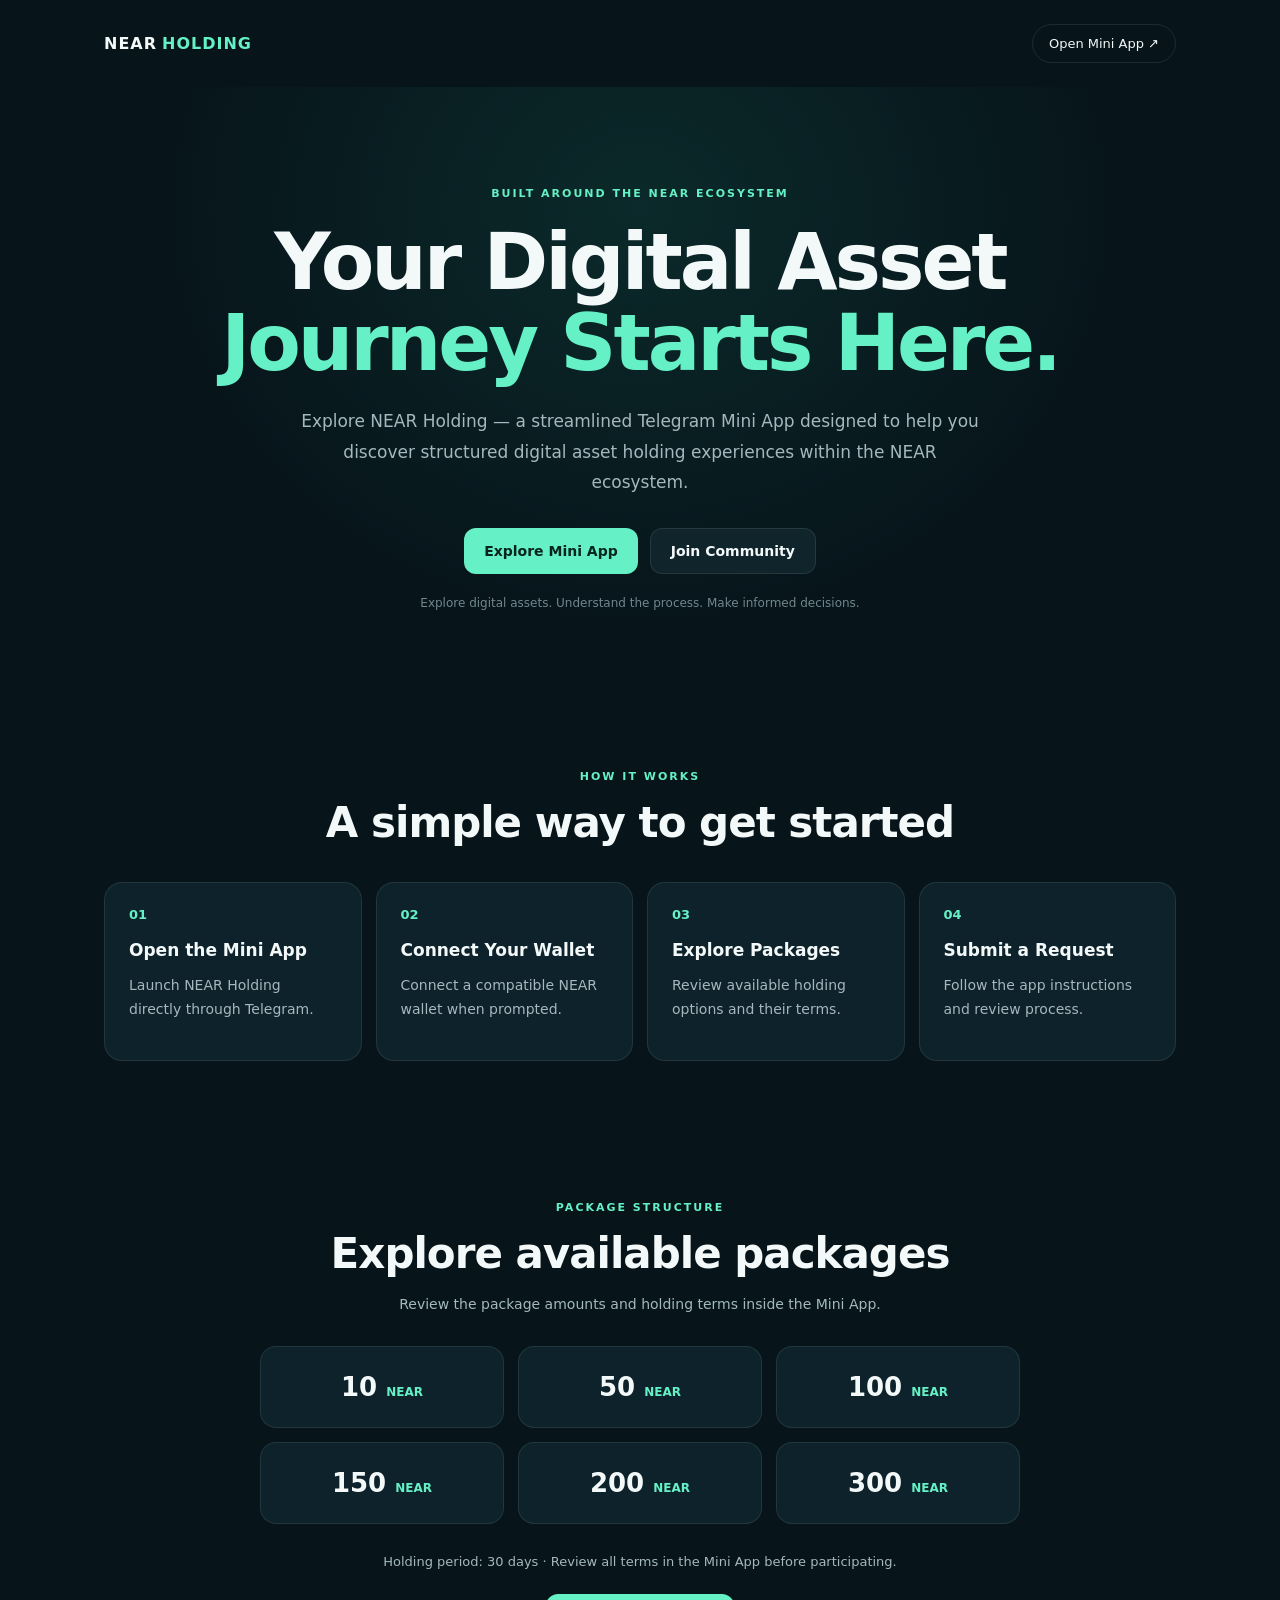
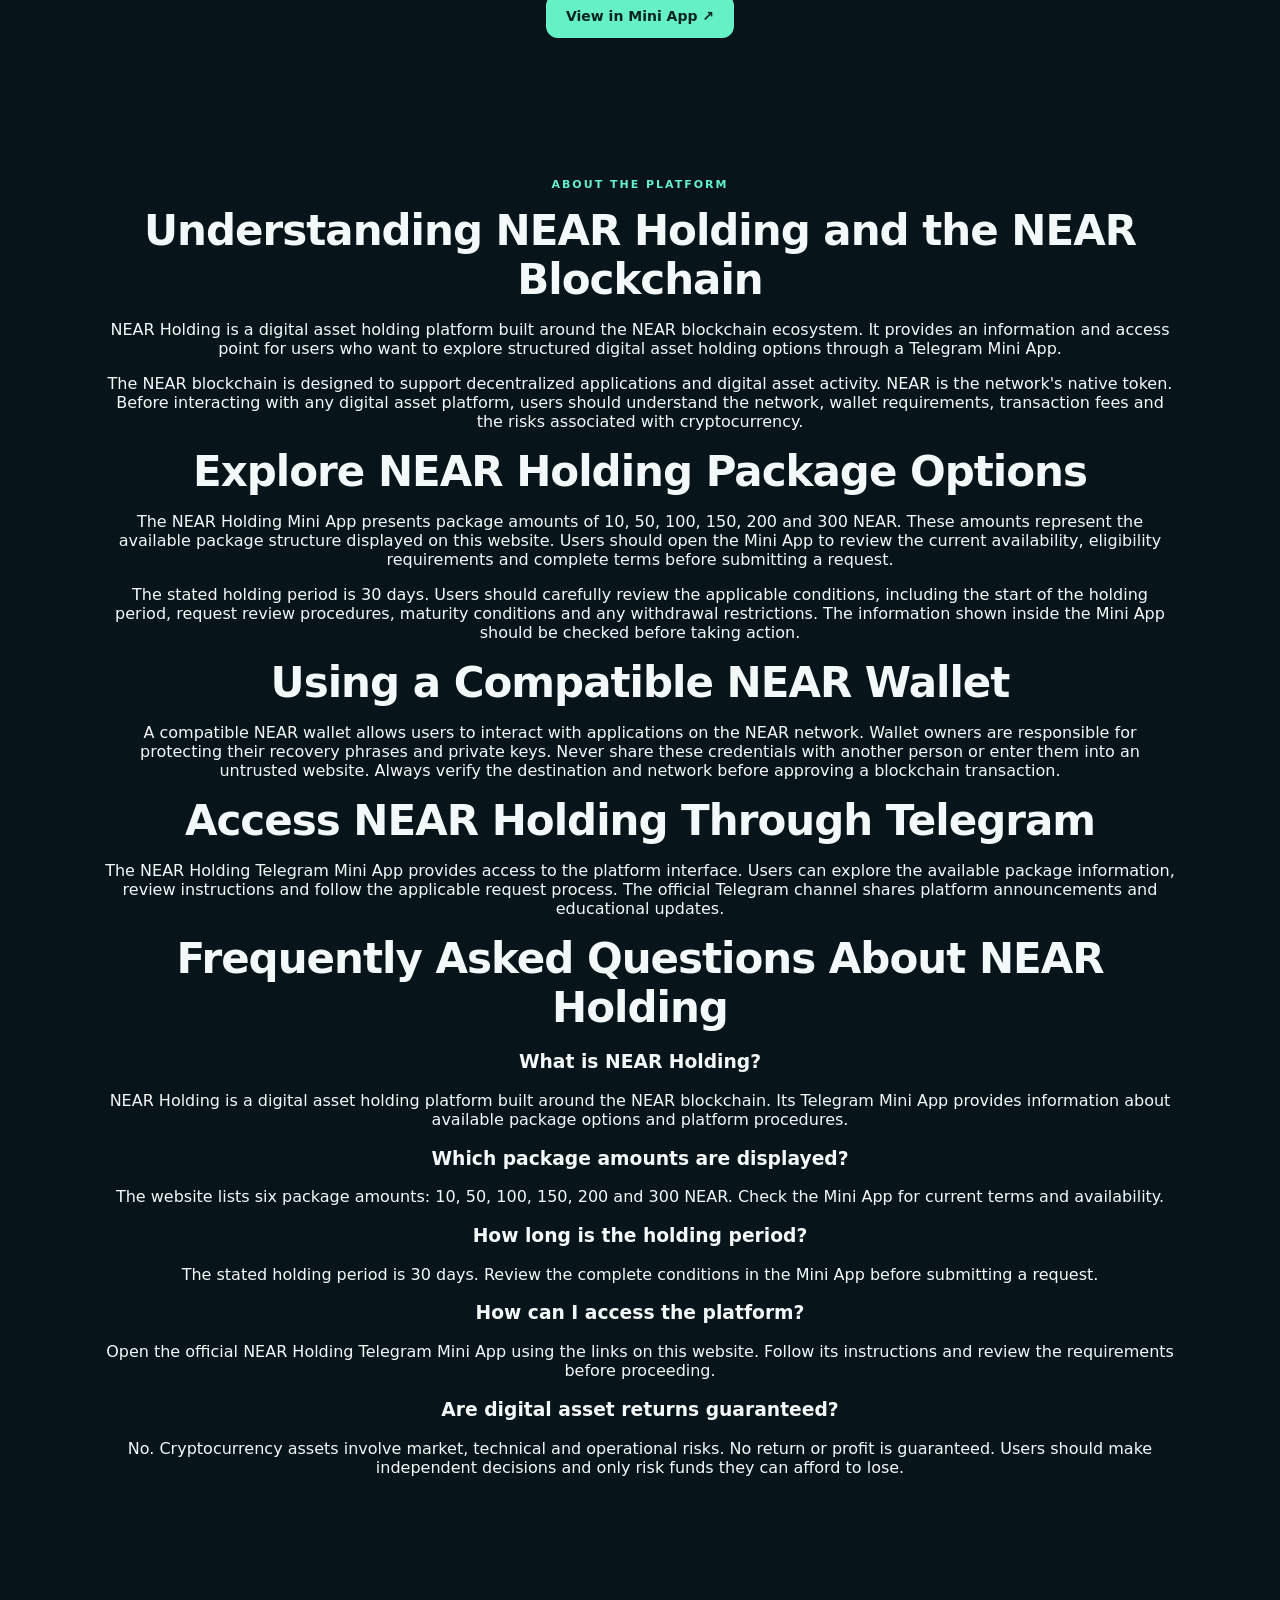
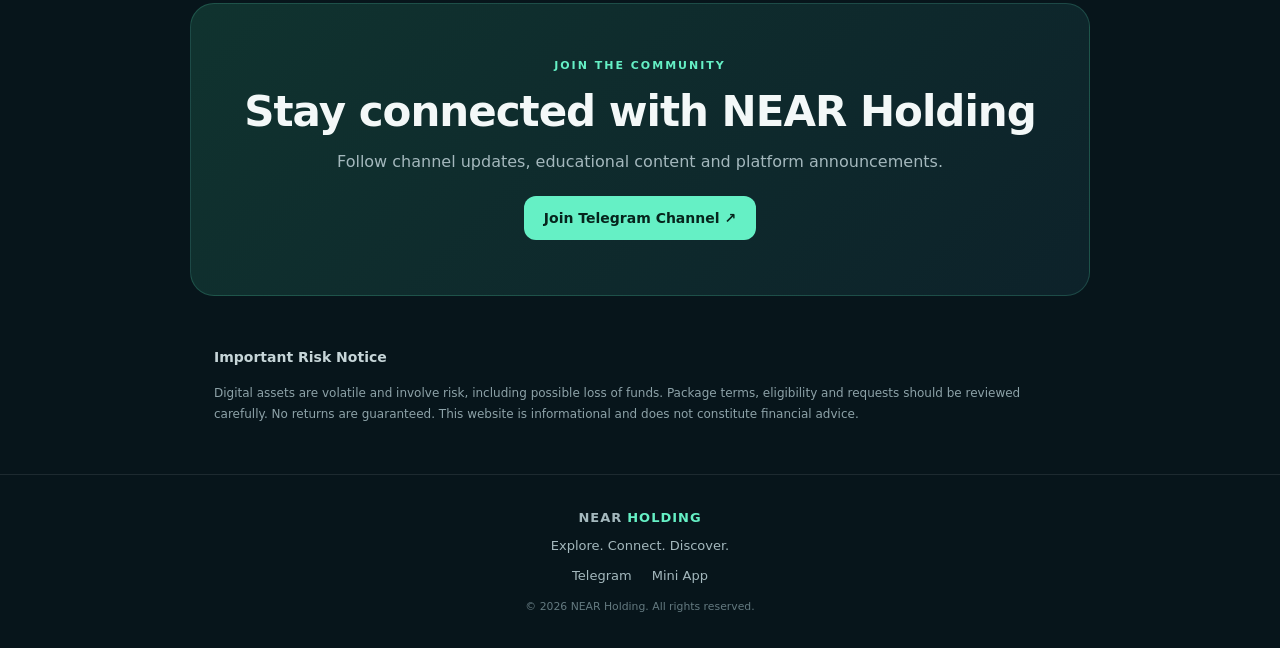
==== index.html @ 2180efe9 "Improve SEO content and add FAQ" ====
<!DOCTYPE html>
<html lang="en">
<head>
  <meta charset="UTF-8">
  <meta name="viewport" content="width=device-width, initial-scale=1.0">
  <meta name="theme-color" content="#071b22">
  <meta name="description" content="Discover NEAR Holding, a digital asset platform built around the NEAR blockchain. Explore holding packages, platform information and community updates.">
  <title>NEAR Holding | Digital Asset Holding Platform</title>
  <link rel="stylesheet" href="style.css">
<meta name="robots" content="index, follow, max-image-preview:large">
<meta name="googlebot" content="index, follow">
<meta name="author" content="NEAR Holding">
<meta name="theme-color" content="#071a1b">
<link rel="canonical" href="https://aliendp25-art.github.io/Near-holding-website/">
<link rel="icon" type="image/svg+xml" href="favicon.svg">
<meta property="og:type" content="website">
<meta property="og:site_name" content="NEAR Holding">
<meta property="og:title" content="NEAR Holding | Digital Asset Holding Platform">
<meta property="og:description" content="Discover NEAR Holding, a digital asset platform built around the NEAR blockchain. Explore holding packages, platform information and community updates.">
<meta property="og:url" content="https://aliendp25-art.github.io/Near-holding-website/">
<meta property="og:image" content="https://aliendp25-art.github.io/Near-holding-website/og-image.svg">
<meta name="twitter:card" content="summary_large_image">
<meta name="twitter:title" content="NEAR Holding | Digital Asset Holding Platform">
<meta name="twitter:description" content="Discover NEAR Holding, a digital asset platform built around the NEAR blockchain. Explore holding packages, platform information and community updates.">
<meta name="twitter:image" content="https://aliendp25-art.github.io/Near-holding-website/og-image.svg">
<script type="application/ld+json">{"@context": "https://schema.org", "@type": "WebSite", "name": "NEAR Holding", "url": "https://aliendp25-art.github.io/Near-holding-website/", "description": "Discover NEAR Holding, a digital asset platform built around the NEAR blockchain. Explore holding packages, platform information and community updates.", "publisher": {"@type": "Organization", "name": "NEAR Holding", "url": "https://aliendp25-art.github.io/Near-holding-website/"}}</script>
</head>
<body>
  <header class="nav">
    <a class="brand" href="#">NEAR<span>HOLDING</span></a>
    <a class="nav-btn" href="https://t.me/NearHoldingBot">Open Mini App ↗</a>
  </header>

  <main>
    <section class="hero">
      <div class="eyebrow">BUILT AROUND THE NEAR ECOSYSTEM</div>
      <h1>Your Digital Asset<br><span>Journey Starts Here.</span></h1>
      <p>
        Explore NEAR Holding — a streamlined Telegram Mini App
        designed to help you discover structured digital asset
        holding experiences within the NEAR ecosystem.
      </p>
      <div class="actions">
        <a class="btn primary" href="https://t.me/NearHoldingBot">Explore Mini App</a>
        <a class="btn secondary" href="https://t.me/NearHolding">Join Community</a>
      </div>
      <div class="hero-note">Explore digital assets. Understand the process. Make informed decisions.</div>
    </section>

    <section class="section">
      <div class="section-label">HOW IT WORKS</div>
      <h2>A simple way to get started</h2>
      <div class="steps">
        <article><div class="number">01</div><h3>Open the Mini App</h3><p>Launch NEAR Holding directly through Telegram.</p></article>
        <article><div class="number">02</div><h3>Connect Your Wallet</h3><p>Connect a compatible NEAR wallet when prompted.</p></article>
        <article><div class="number">03</div><h3>Explore Packages</h3><p>Review available holding options and their terms.</p></article>
        <article><div class="number">04</div><h3>Submit a Request</h3><p>Follow the app instructions and review process.</p></article>
      </div>
    </section>

    <section class="section packages">
      <div class="section-label">PACKAGE STRUCTURE</div>
      <h2>Explore available packages</h2>
      <p class="section-desc">Review the package amounts and holding terms inside the Mini App.</p>
      <div class="package-grid">
        <div>10 <small>NEAR</small></div>
        <div>50 <small>NEAR</small></div>
        <div>100 <small>NEAR</small></div>
        <div>150 <small>NEAR</small></div>
        <div>200 <small>NEAR</small></div>
        <div>300 <small>NEAR</small></div>
      </div>
      <p class="term">Holding period: 30 days · Review all terms in the Mini App before participating.</p>
      <a class="btn primary" href="https://t.me/NearHoldingBot">View in Mini App ↗</a>
    </section>

    
    <section class="section" id="about-near-holding">
      <div class="section-label">ABOUT THE PLATFORM</div>
      <h2>Understanding NEAR Holding and the NEAR Blockchain</h2>

      <p>
        NEAR Holding is a digital asset holding platform built around the
        NEAR blockchain ecosystem. It provides an information and access
        point for users who want to explore structured digital asset
        holding options through a Telegram Mini App.
      </p>

      <p>
        The NEAR blockchain is designed to support decentralized
        applications and digital asset activity. NEAR is the network's
        native token. Before interacting with any digital asset platform,
        users should understand the network, wallet requirements,
        transaction fees and the risks associated with cryptocurrency.
      </p>

      <h2>Explore NEAR Holding Package Options</h2>

      <p>
        The NEAR Holding Mini App presents package amounts of 10, 50,
        100, 150, 200 and 300 NEAR. These amounts represent the available
        package structure displayed on this website. Users should open
        the Mini App to review the current availability, eligibility
        requirements and complete terms before submitting a request.
      </p>

      <p>
        The stated holding period is 30 days. Users should carefully
        review the applicable conditions, including the start of the
        holding period, request review procedures, maturity conditions
        and any withdrawal restrictions. The information shown inside
        the Mini App should be checked before taking action.
      </p>

      <h2>Using a Compatible NEAR Wallet</h2>

      <p>
        A compatible NEAR wallet allows users to interact with
        applications on the NEAR network. Wallet owners are responsible
        for protecting their recovery phrases and private keys. Never
        share these credentials with another person or enter them into
        an untrusted website. Always verify the destination and network
        before approving a blockchain transaction.
      </p>

      <h2>Access NEAR Holding Through Telegram</h2>

      <p>
        The NEAR Holding Telegram Mini App provides access to the
        platform interface. Users can explore the available package
        information, review instructions and follow the applicable
        request process. The official Telegram channel shares platform
        announcements and educational updates.
      </p>

      <h2>Frequently Asked Questions About NEAR Holding</h2>

      <h3>What is NEAR Holding?</h3>
      <p>
        NEAR Holding is a digital asset holding platform built around
        the NEAR blockchain. Its Telegram Mini App provides information
        about available package options and platform procedures.
      </p>

      <h3>Which package amounts are displayed?</h3>
      <p>
        The website lists six package amounts: 10, 50, 100, 150,
        200 and 300 NEAR. Check the Mini App for current terms and
        availability.
      </p>

      <h3>How long is the holding period?</h3>
      <p>
        The stated holding period is 30 days. Review the complete
        conditions in the Mini App before submitting a request.
      </p>

      <h3>How can I access the platform?</h3>
      <p>
        Open the official NEAR Holding Telegram Mini App using the
        links on this website. Follow its instructions and review
        the requirements before proceeding.
      </p>

      <h3>Are digital asset returns guaranteed?</h3>
      <p>
        No. Cryptocurrency assets involve market, technical and
        operational risks. No return or profit is guaranteed.
        Users should make independent decisions and only risk
        funds they can afford to lose.
      </p>
    </section>

<section class="community">
      <div class="section-label">JOIN THE COMMUNITY</div>
      <h2>Stay connected with NEAR Holding</h2>
      <p>Follow channel updates, educational content and platform announcements.</p>
      <a class="btn primary" href="https://t.me/NearHolding">Join Telegram Channel ↗</a>
    </section>

    <section class="risk">
      <h3>Important Risk Notice</h3>
      <p>Digital assets are volatile and involve risk, including possible loss of funds. Package terms, eligibility and requests should be reviewed carefully. No returns are guaranteed. This website is informational and does not constitute financial advice.</p>
    </section>
  </main>

  <footer>
    <a class="brand" href="#">NEAR<span>HOLDING</span></a>
    <p>Explore. Connect. Discover.</p>
    <div class="footer-links">
      <a href="https://t.me/NearHolding">Telegram</a>
      <a href="https://t.me/NearHoldingBot">Mini App</a>
    </div>
    <small>© <span id="year"></span> NEAR Holding. All rights reserved.</small>
  </footer>

  <script>
    document.getElementById("year").textContent = new Date().getFullYear();
  </script>
</body>
</html>
---- style.css ----
:root {
  --bg: #07151b;
  --panel: #0d222a;
  --text: #f3f8f8;
  --muted: #a4b8bd;
  --accent: #65f0c5;
  --line: rgba(255,255,255,.09);
}
* { box-sizing: border-box; }
html { scroll-behavior: smooth; }
body {
  margin: 0;
  background: var(--bg);
  color: var(--text);
  font-family: Inter, system-ui, -apple-system, Segoe UI, sans-serif;
}
a { color: inherit; text-decoration: none; }
.nav {
  max-width: 1120px;
  margin: auto;
  padding: 24px;
  display: flex;
  align-items: center;
  justify-content: space-between;
}
.brand { font-weight: 900; letter-spacing: 1px; }
.brand span { color: var(--accent); margin-left: 5px; }
.nav-btn {
  border: 1px solid var(--line);
  padding: 11px 16px;
  border-radius: 999px;
  font-size: 13px;
}
.hero {
  max-width: 1120px;
  margin: auto;
  padding: 100px 24px 90px;
  text-align: center;
  background: radial-gradient(ellipse at 50% 20%, rgba(40,180,145,.13), transparent 60%);
}
.eyebrow, .section-label {
  color: var(--accent);
  font-size: 11px;
  letter-spacing: 2px;
  font-weight: 800;
}
h1 {
  margin: 22px 0;
  font-size: clamp(42px, 7vw, 78px);
  line-height: 1.04;
  letter-spacing: -3px;
}
h1 span { color: var(--accent); }
.hero p {
  max-width: 680px;
  margin: 0 auto;
  color: var(--muted);
  line-height: 1.8;
  font-size: 17px;
}
.actions {
  display: flex;
  justify-content: center;
  flex-wrap: wrap;
  gap: 12px;
  margin-top: 30px;
}
.btn {
  display: inline-flex;
  justify-content: center;
  align-items: center;
  padding: 14px 20px;
  border-radius: 12px;
  font-weight: 800;
  font-size: 14px;
}
.primary { background: var(--accent); color: #06251d; }
.secondary { border: 1px solid var(--line); background: #10242b; }
.hero-note { color: #71878d; font-size: 12px; margin-top: 22px; }
.section {
  max-width: 1120px;
  margin: auto;
  padding: 70px 24px;
  text-align: center;
}
h2 { font-size: clamp(28px, 4vw, 42px); letter-spacing: -1px; margin: 15px 0; }
.steps {
  display: grid;
  grid-template-columns: repeat(4, 1fr);
  gap: 14px;
  margin-top: 35px;
  text-align: left;
}
.steps article {
  padding: 24px;
  background: var(--panel);
  border: 1px solid var(--line);
  border-radius: 18px;
}
.number { color: var(--accent); font-size: 13px; font-weight: 900; }
.steps h3 { margin: 18px 0 8px; font-size: 17px; }
.steps p, .section-desc { color: var(--muted); line-height: 1.7; font-size: 14px; }
.package-grid {
  display: grid;
  grid-template-columns: repeat(3, 1fr);
  gap: 14px;
  margin: 30px auto;
  max-width: 760px;
}
.package-grid div {
  padding: 25px;
  background: var(--panel);
  border: 1px solid var(--line);
  border-radius: 16px;
  font-size: 26px;
  font-weight: 900;
}
.package-grid small { color: var(--accent); font-size: 12px; }
.term { color: var(--muted); font-size: 13px; margin-bottom: 25px; }
.community {
  max-width: 900px;
  margin: 40px auto;
  padding: 55px 24px;
  text-align: center;
  background: linear-gradient(135deg, #10332f, #0d222a);
  border: 1px solid rgba(101,240,197,.18);
  border-radius: 24px;
}
.community p { color: var(--muted); margin-bottom: 25px; }
.risk {
  max-width: 900px;
  margin: 50px auto;
  padding: 0 24px;
  color: #8da2a8;
  font-size: 12px;
  line-height: 1.7;
}
.risk h3 { color: #c6d5d8; font-size: 14px; }
footer {
  text-align: center;
  border-top: 1px solid var(--line);
  padding: 35px 20px;
  color: var(--muted);
  font-size: 13px;
}
.footer-links { display: flex; justify-content: center; gap: 20px; margin: 15px; }
footer small { color: #647a80; }
@media (max-width: 760px) {
  .hero { padding-top: 70px; }
  h1 { letter-spacing: -1.5px; }
  .steps { grid-template-columns: repeat(2, 1fr); }
  .package-grid { grid-template-columns: repeat(2, 1fr); }
}
@media (max-width: 480px) {
  .steps { grid-template-columns: 1fr; }
  .nav { padding: 18px; }
  .nav-btn { font-size: 11px; padding: 10px 12px; }
}
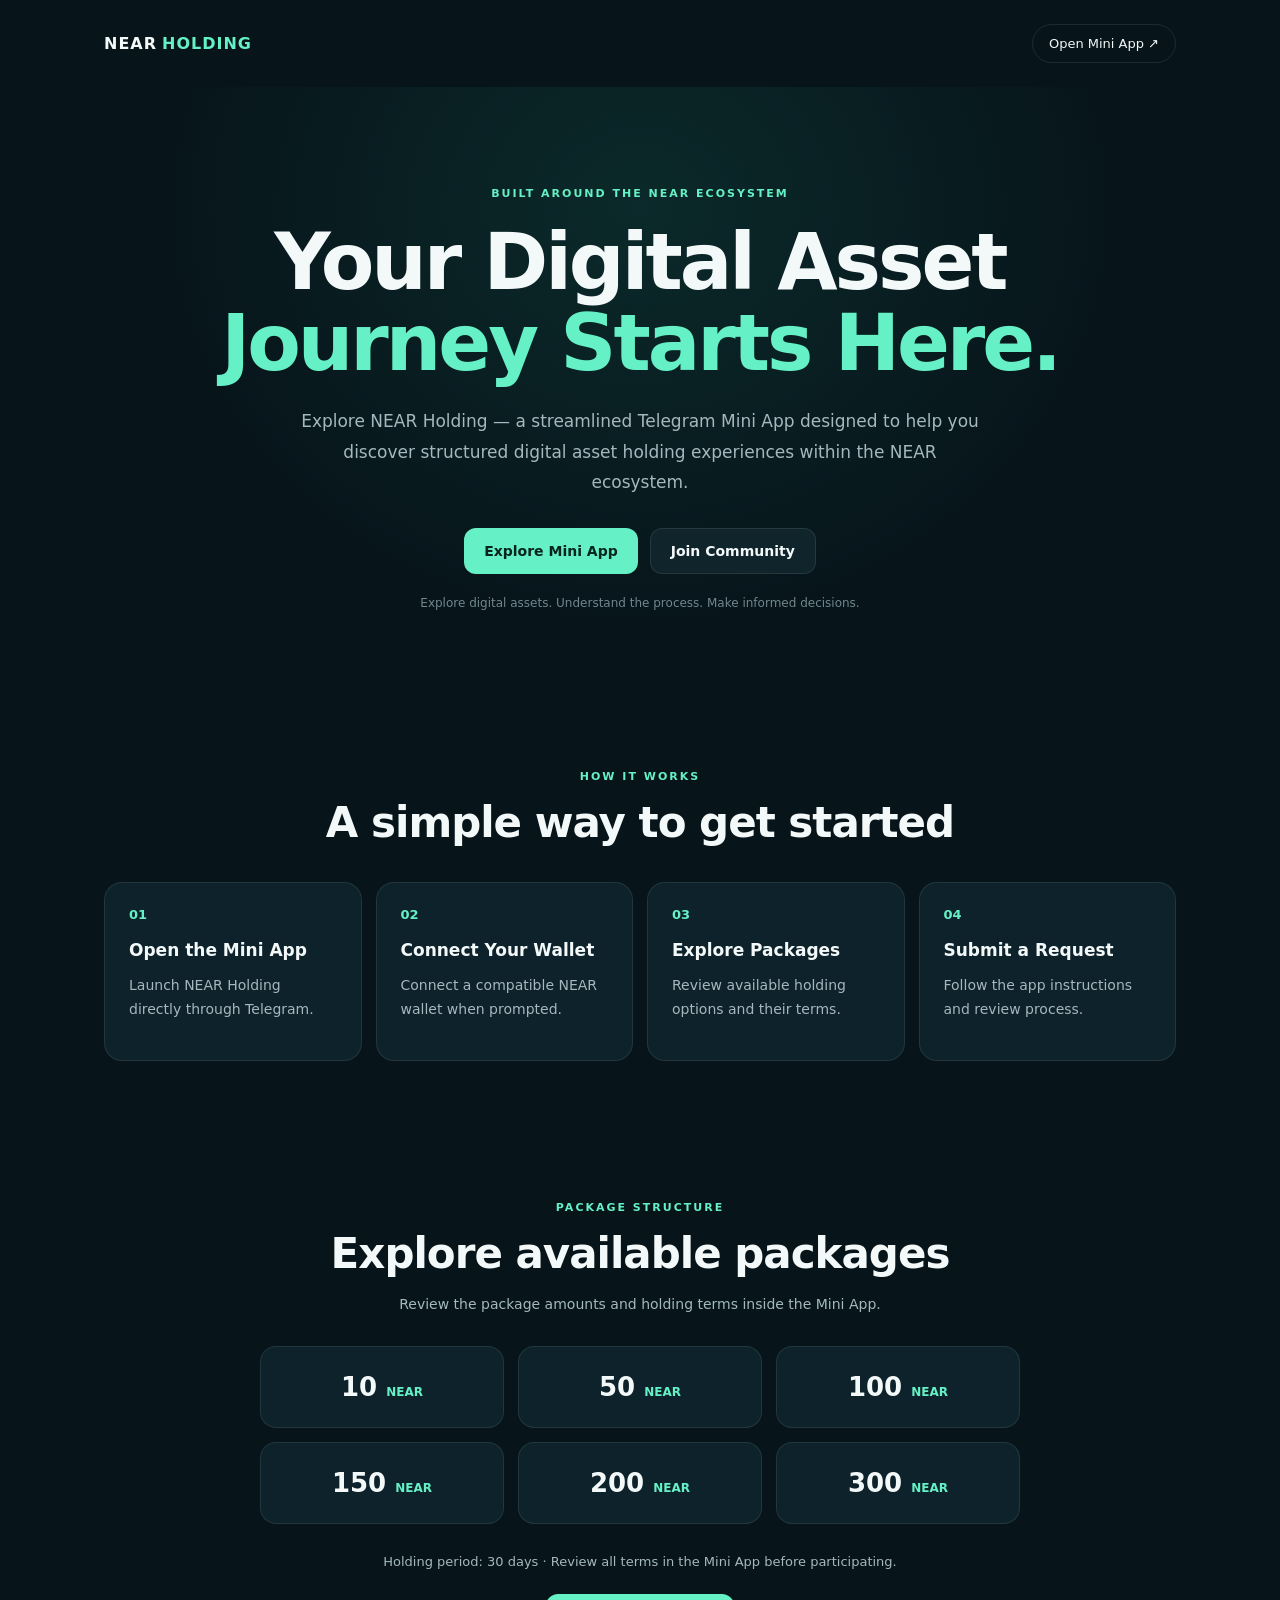
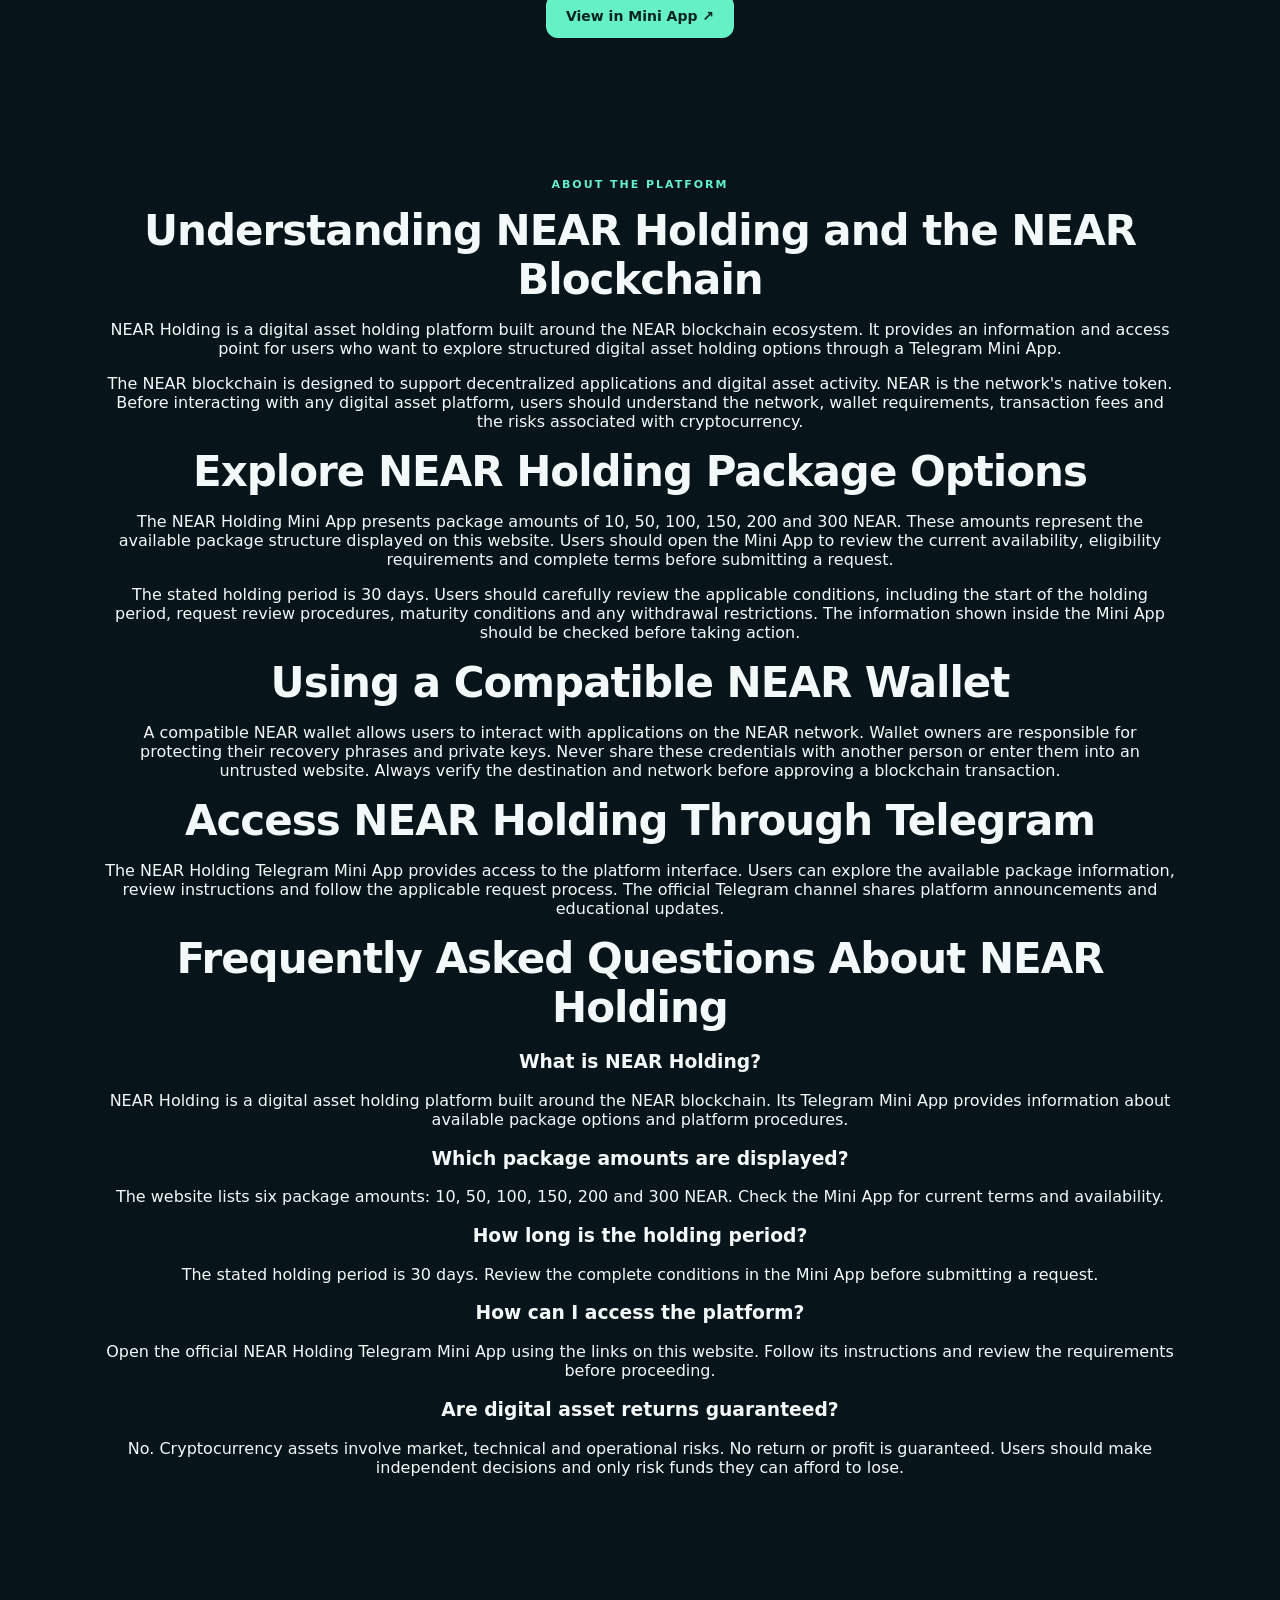
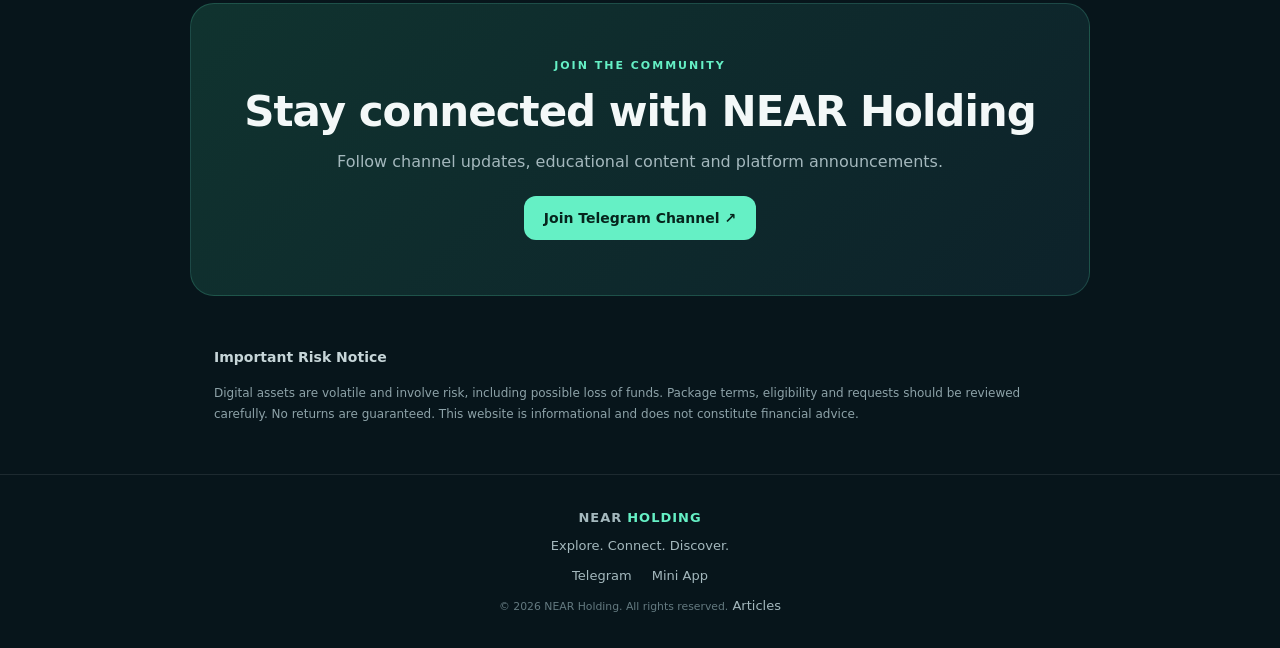
==== commit db5048d7: "Publish AI SEO article and updates" ====
--- a/index.html
+++ b/index.html
@@ -28,7 +28,7 @@
 <body>
   <header class="nav">
     <a class="brand" href="#">NEAR<span>HOLDING</span></a>
-    <a class="nav-btn" href="https://t.me/NearHoldingBot">Open Mini App ↗</a>
+    <a class="nav-btn" href="https://t.me/NearHoldingBot" rel="noopener noreferrer">Open Mini App ↗</a>
   </header>
 
   <main>
@@ -41,8 +41,8 @@
         holding experiences within the NEAR ecosystem.
       </p>
       <div class="actions">
-        <a class="btn primary" href="https://t.me/NearHoldingBot">Explore Mini App</a>
-        <a class="btn secondary" href="https://t.me/NearHolding">Join Community</a>
+        <a class="btn primary" href="https://t.me/NearHoldingBot" rel="noopener noreferrer">Explore Mini App</a>
+        <a class="btn secondary" href="https://t.me/NearHolding" rel="noopener noreferrer">Join Community</a>
       </div>
       <div class="hero-note">Explore digital assets. Understand the process. Make informed decisions.</div>
     </section>
@@ -71,7 +71,7 @@
         <div>300 <small>NEAR</small></div>
       </div>
       <p class="term">Holding period: 30 days · Review all terms in the Mini App before participating.</p>
-      <a class="btn primary" href="https://t.me/NearHoldingBot">View in Mini App ↗</a>
+      <a class="btn primary" href="https://t.me/NearHoldingBot" rel="noopener noreferrer">View in Mini App ↗</a>
     </section>
 
     
@@ -175,7 +175,7 @@
       <div class="section-label">JOIN THE COMMUNITY</div>
       <h2>Stay connected with NEAR Holding</h2>
       <p>Follow channel updates, educational content and platform announcements.</p>
-      <a class="btn primary" href="https://t.me/NearHolding">Join Telegram Channel ↗</a>
+      <a class="btn primary" href="https://t.me/NearHolding" rel="noopener noreferrer">Join Telegram Channel ↗</a>
     </section>
 
     <section class="risk">
@@ -188,11 +188,12 @@
     <a class="brand" href="#">NEAR<span>HOLDING</span></a>
     <p>Explore. Connect. Discover.</p>
     <div class="footer-links">
-      <a href="https://t.me/NearHolding">Telegram</a>
-      <a href="https://t.me/NearHoldingBot">Mini App</a>
+      <a href="https://t.me/NearHolding" rel="noopener noreferrer">Telegram</a>
+      <a href="https://t.me/NearHoldingBot" rel="noopener noreferrer">Mini App</a>
     </div>
     <small>© <span id="year"></span> NEAR Holding. All rights reserved.</small>
-  </footer>
+  <a href="/Near-holding-website/blog/">Articles</a>
+</footer>
 
   <script>
     document.getElementById("year").textContent = new Date().getFullYear();
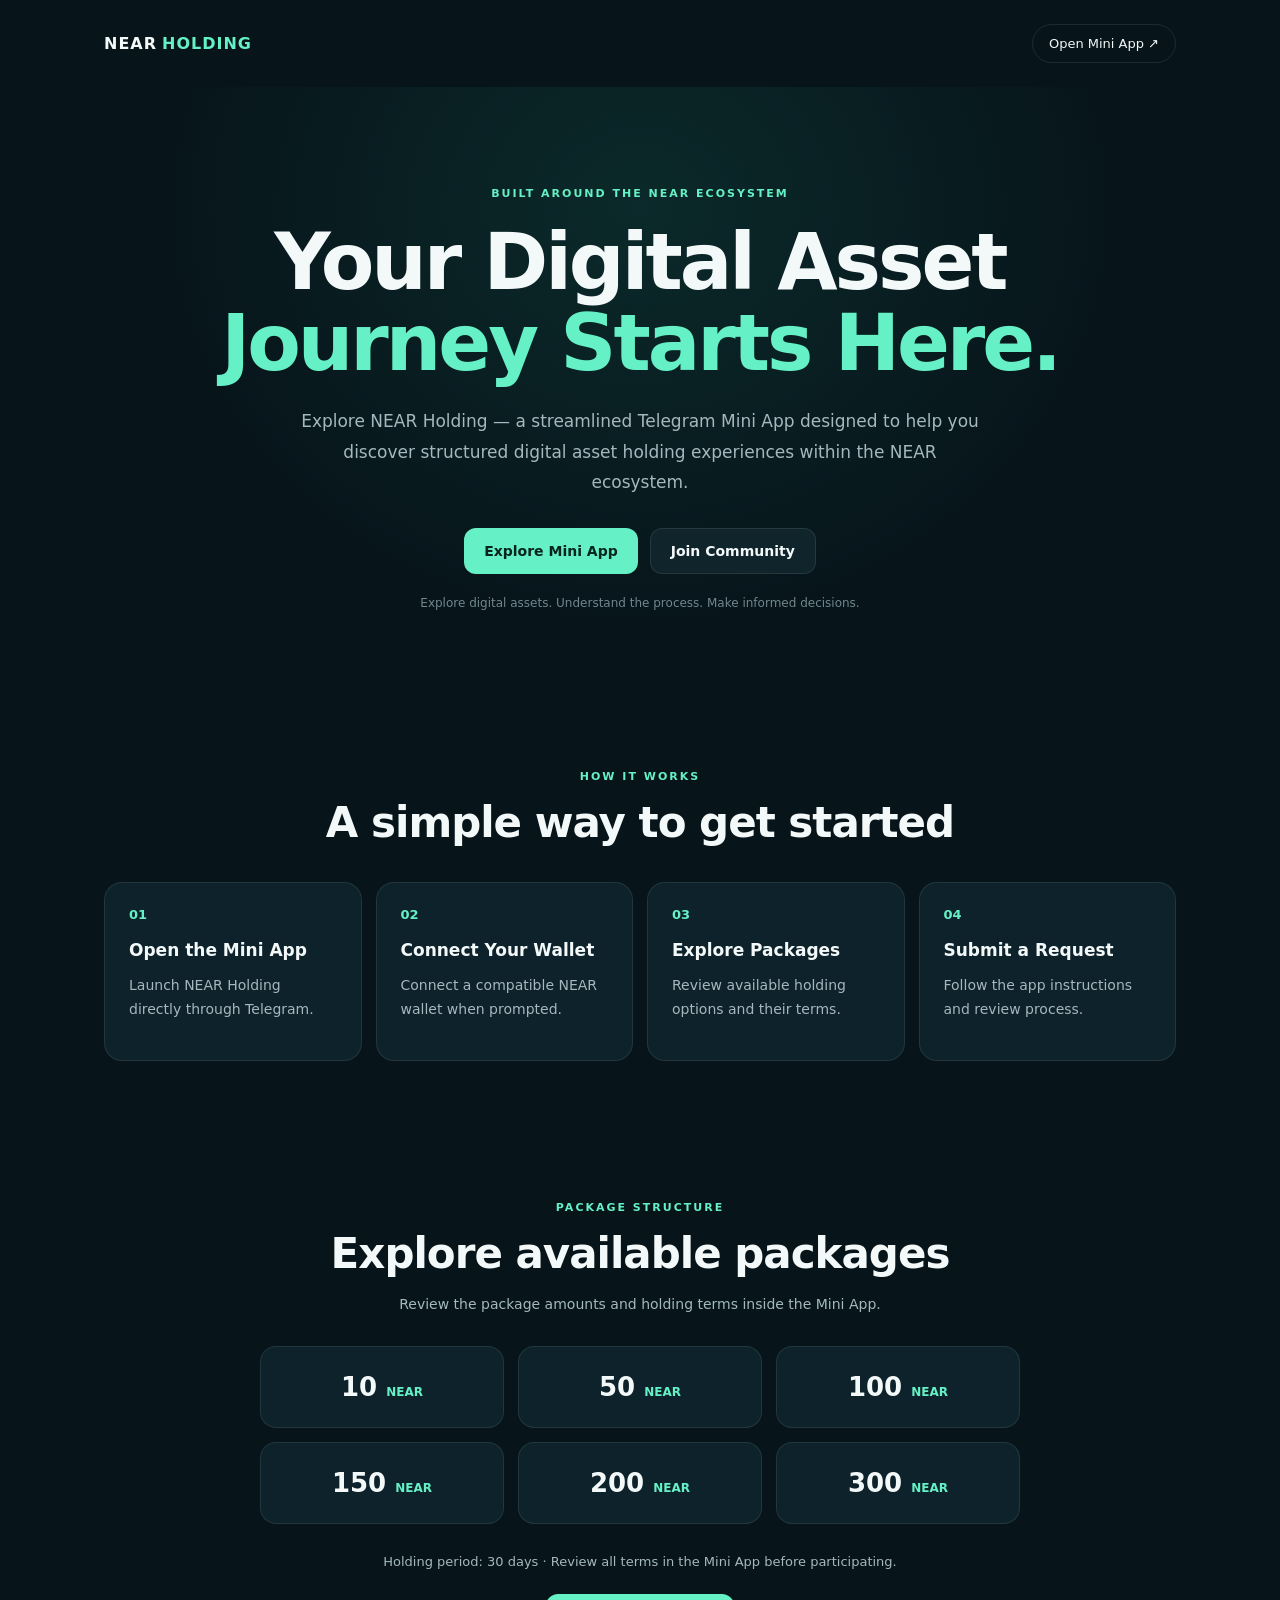
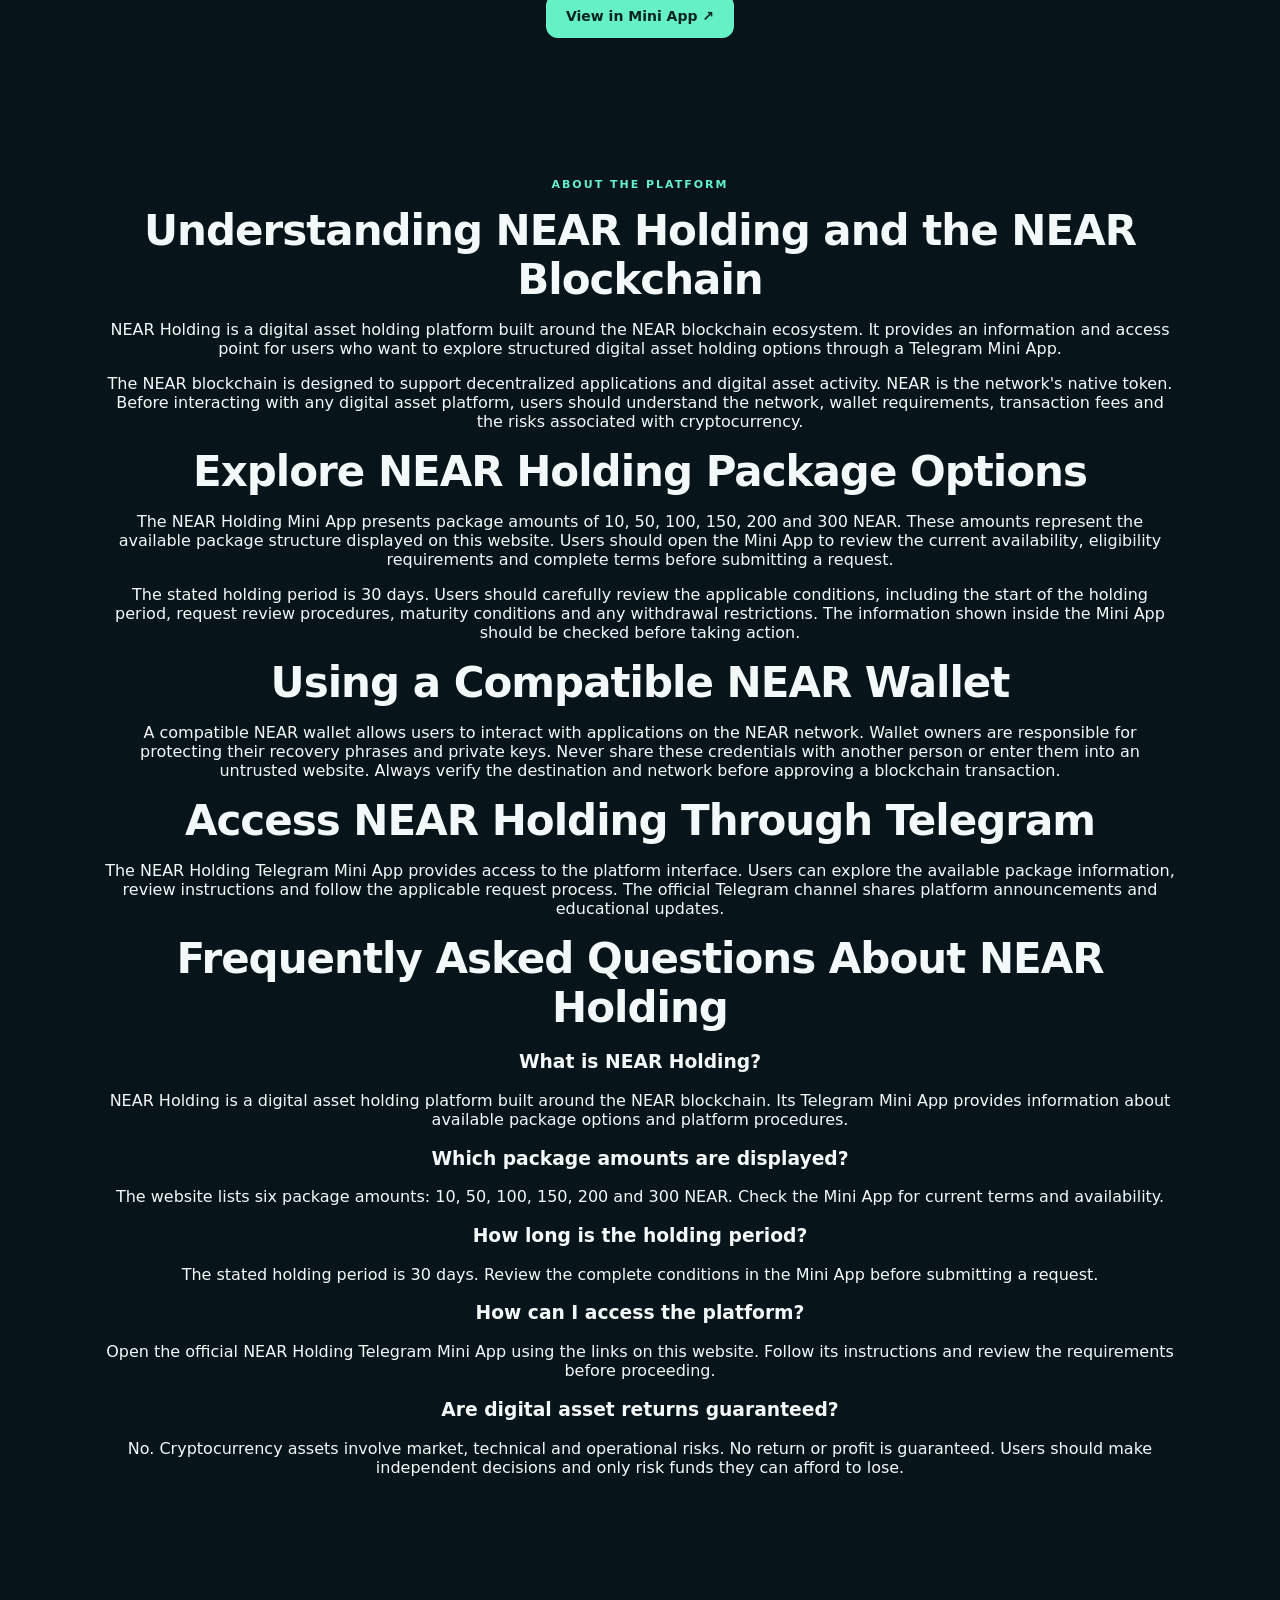
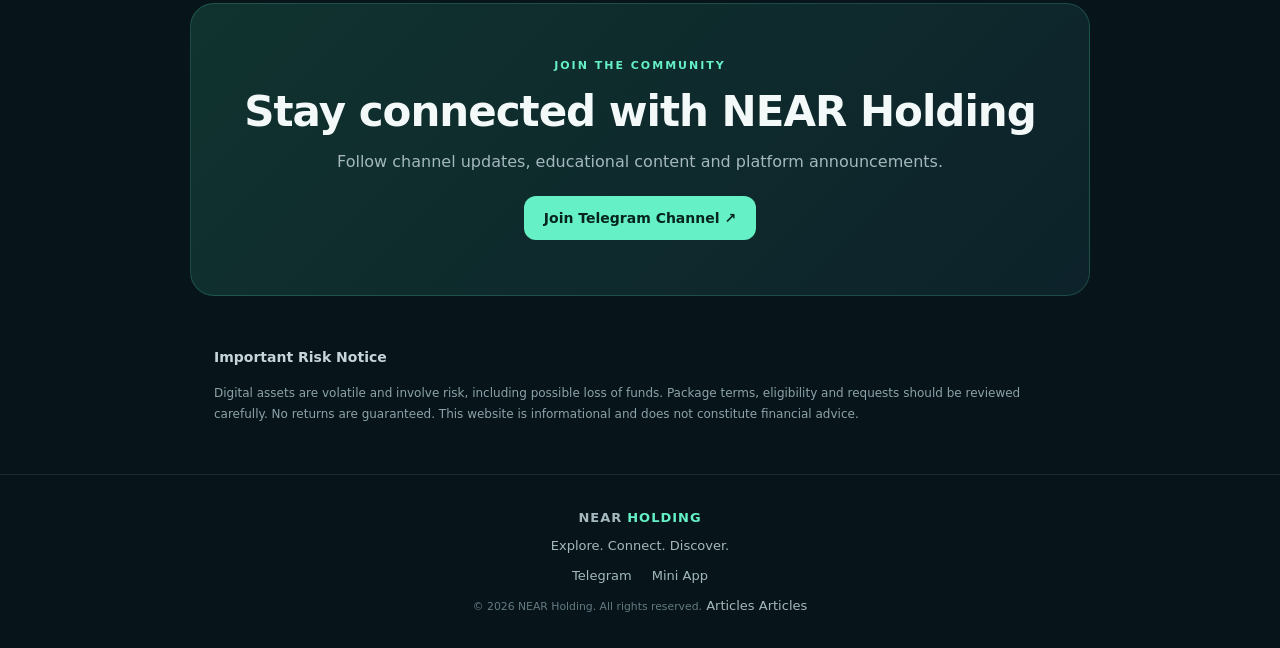
==== commit 8b17abd4: "Publish AI SEO article and updates" ====
--- a/index.html
+++ b/index.html
@@ -193,6 +193,7 @@
     </div>
     <small>© <span id="year"></span> NEAR Holding. All rights reserved.</small>
   <a href="/Near-holding-website/blog/">Articles</a>
+<a href="/Near-holding-website/blog/">Articles</a>
 </footer>
 
   <script>
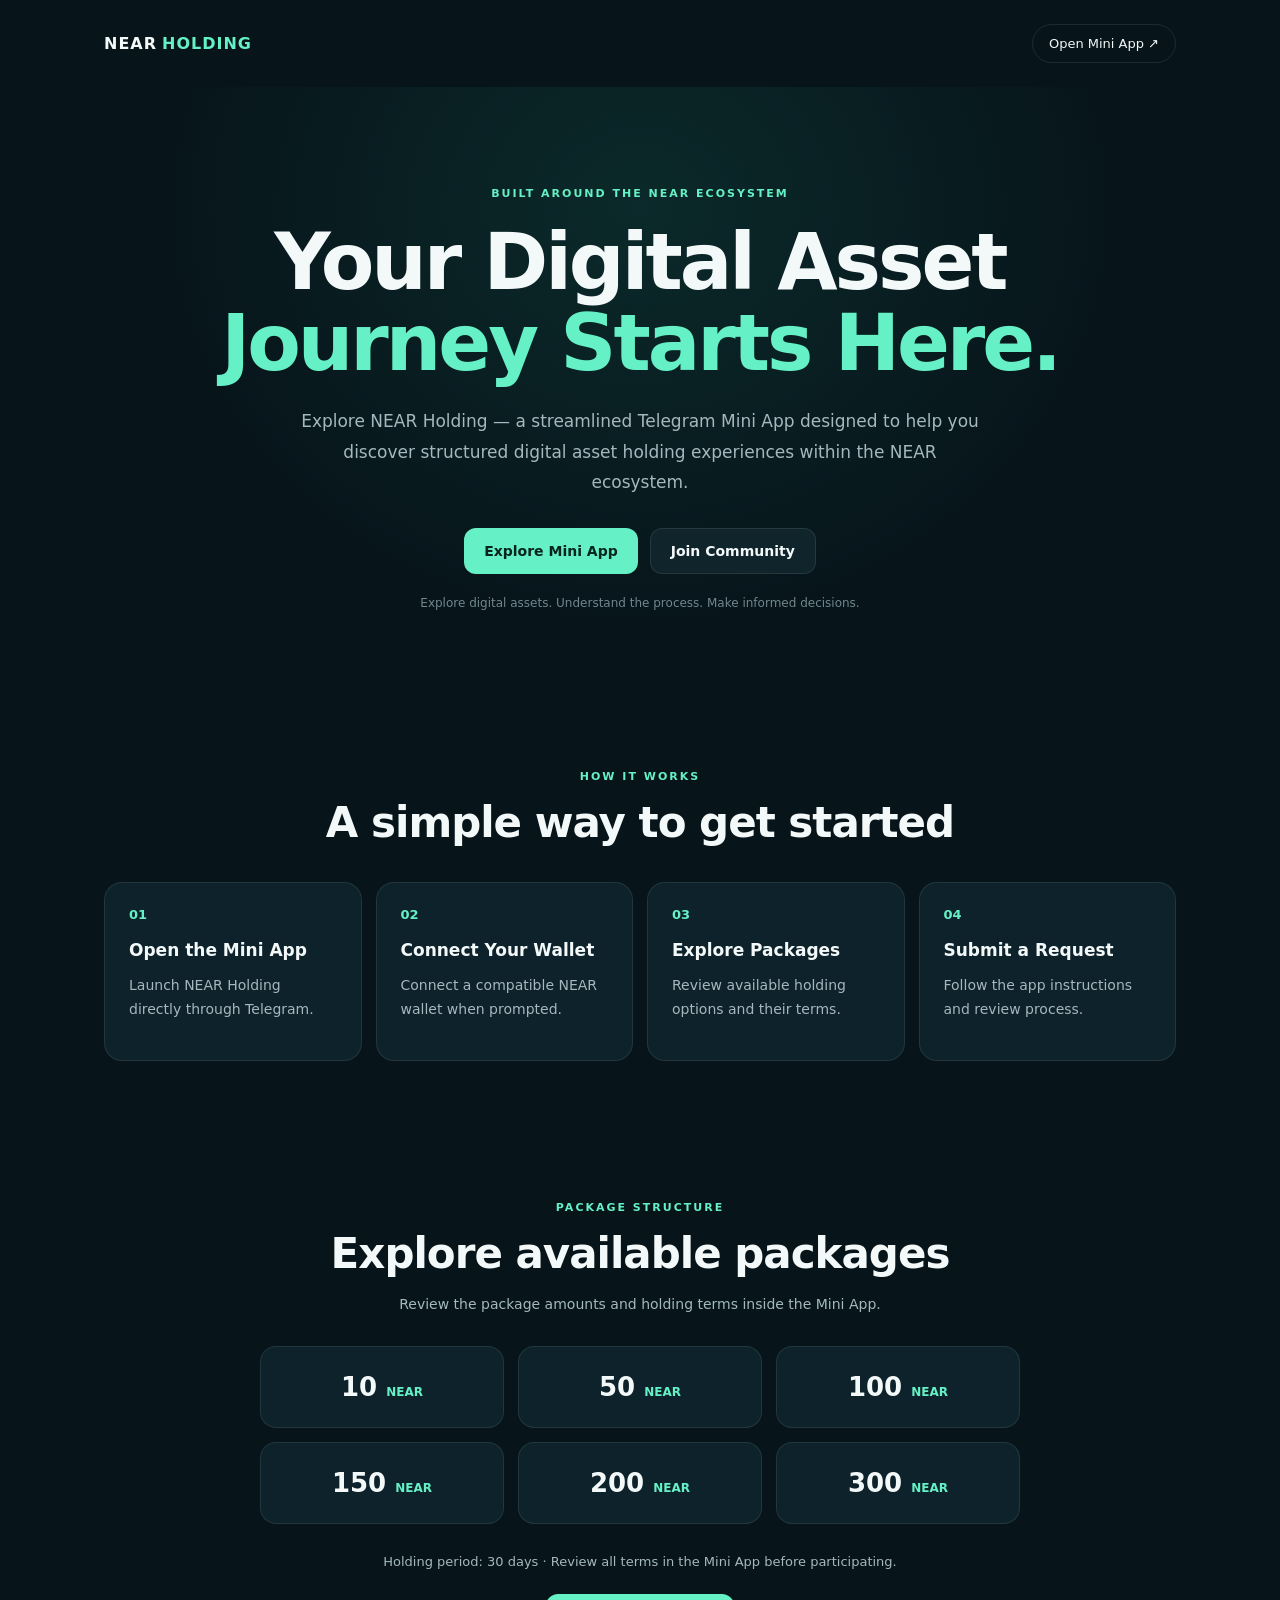
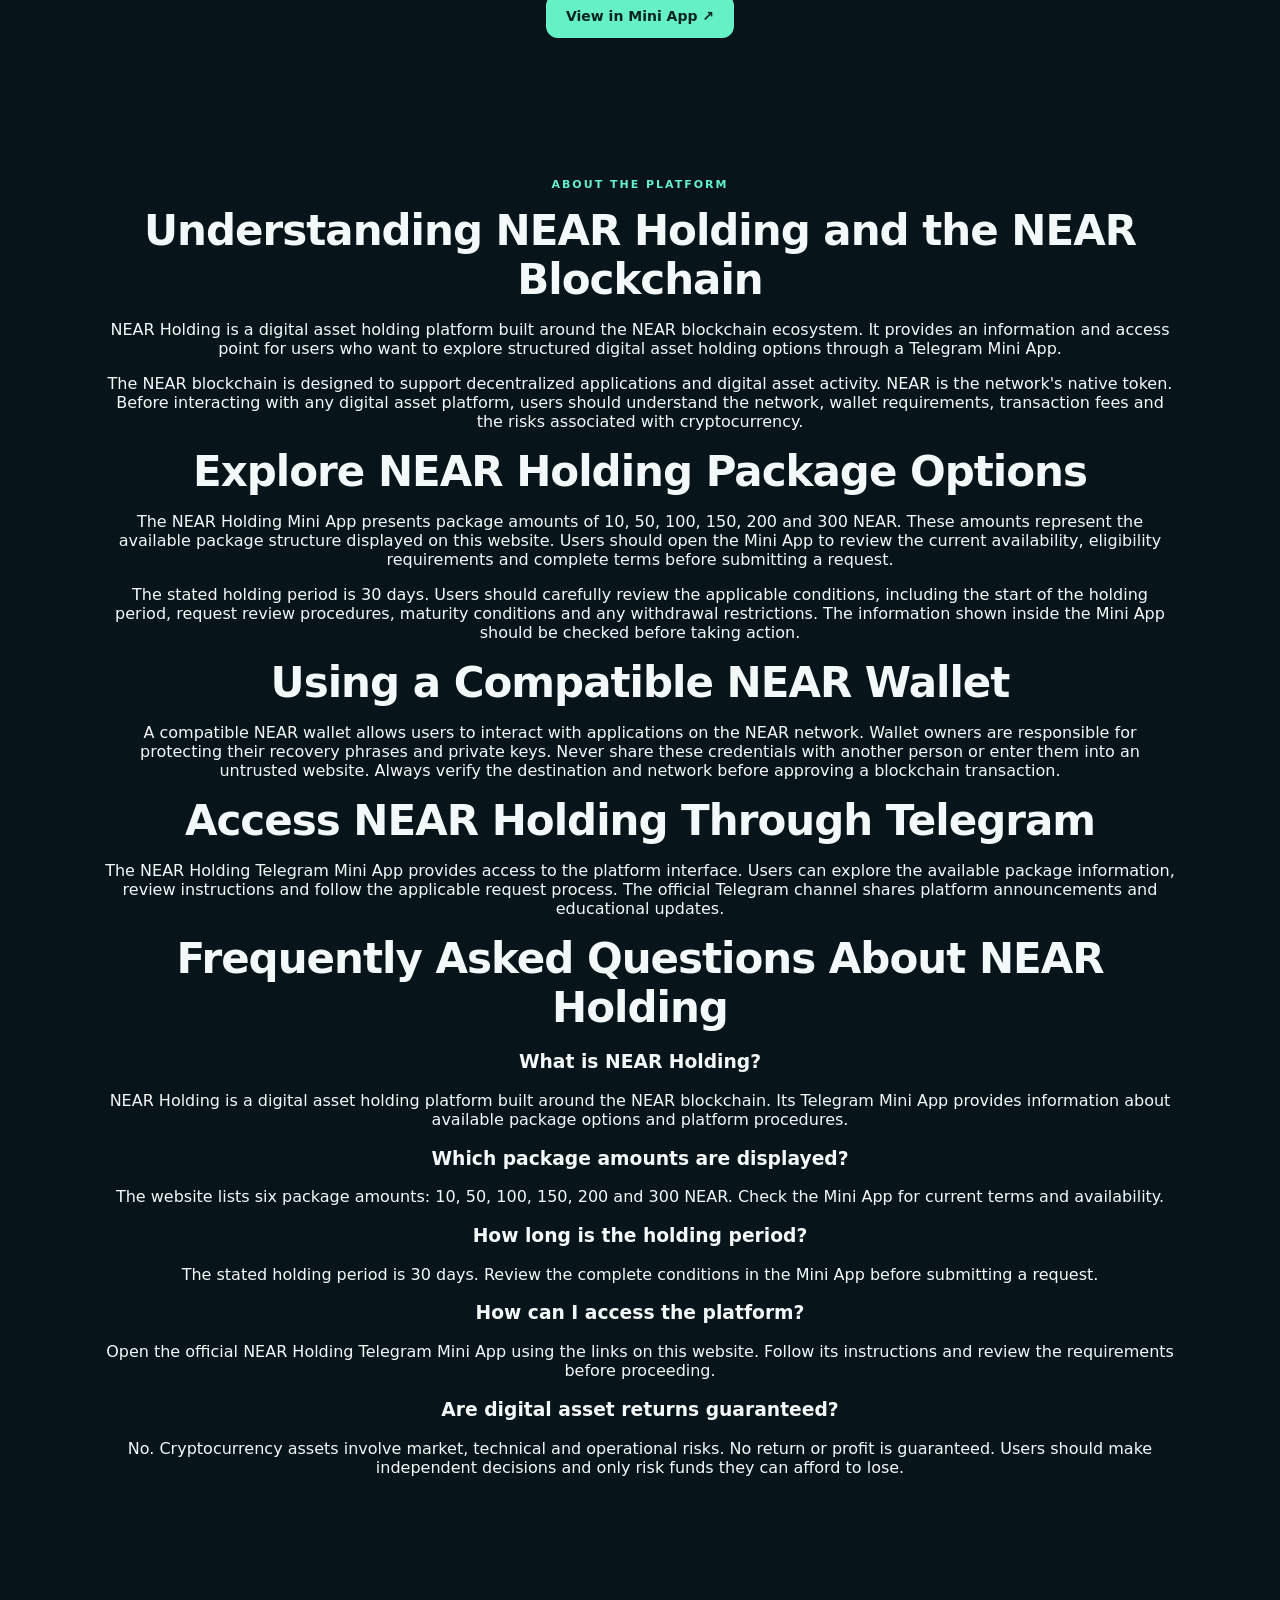
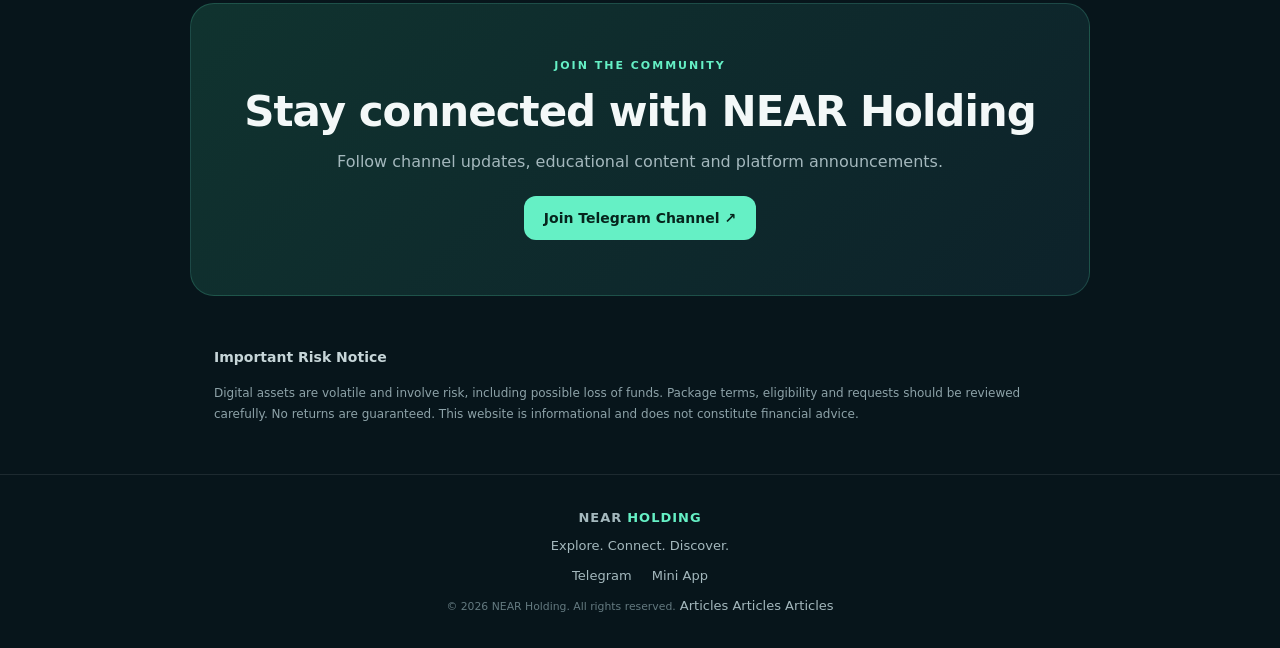
==== commit 00dfbcd4: "Publish AI SEO article and updates" ====
--- a/index.html
+++ b/index.html
@@ -194,6 +194,7 @@
     <small>© <span id="year"></span> NEAR Holding. All rights reserved.</small>
   <a href="/Near-holding-website/blog/">Articles</a>
 <a href="/Near-holding-website/blog/">Articles</a>
+<a href="/Near-holding-website/blog/">Articles</a>
 </footer>
 
   <script>
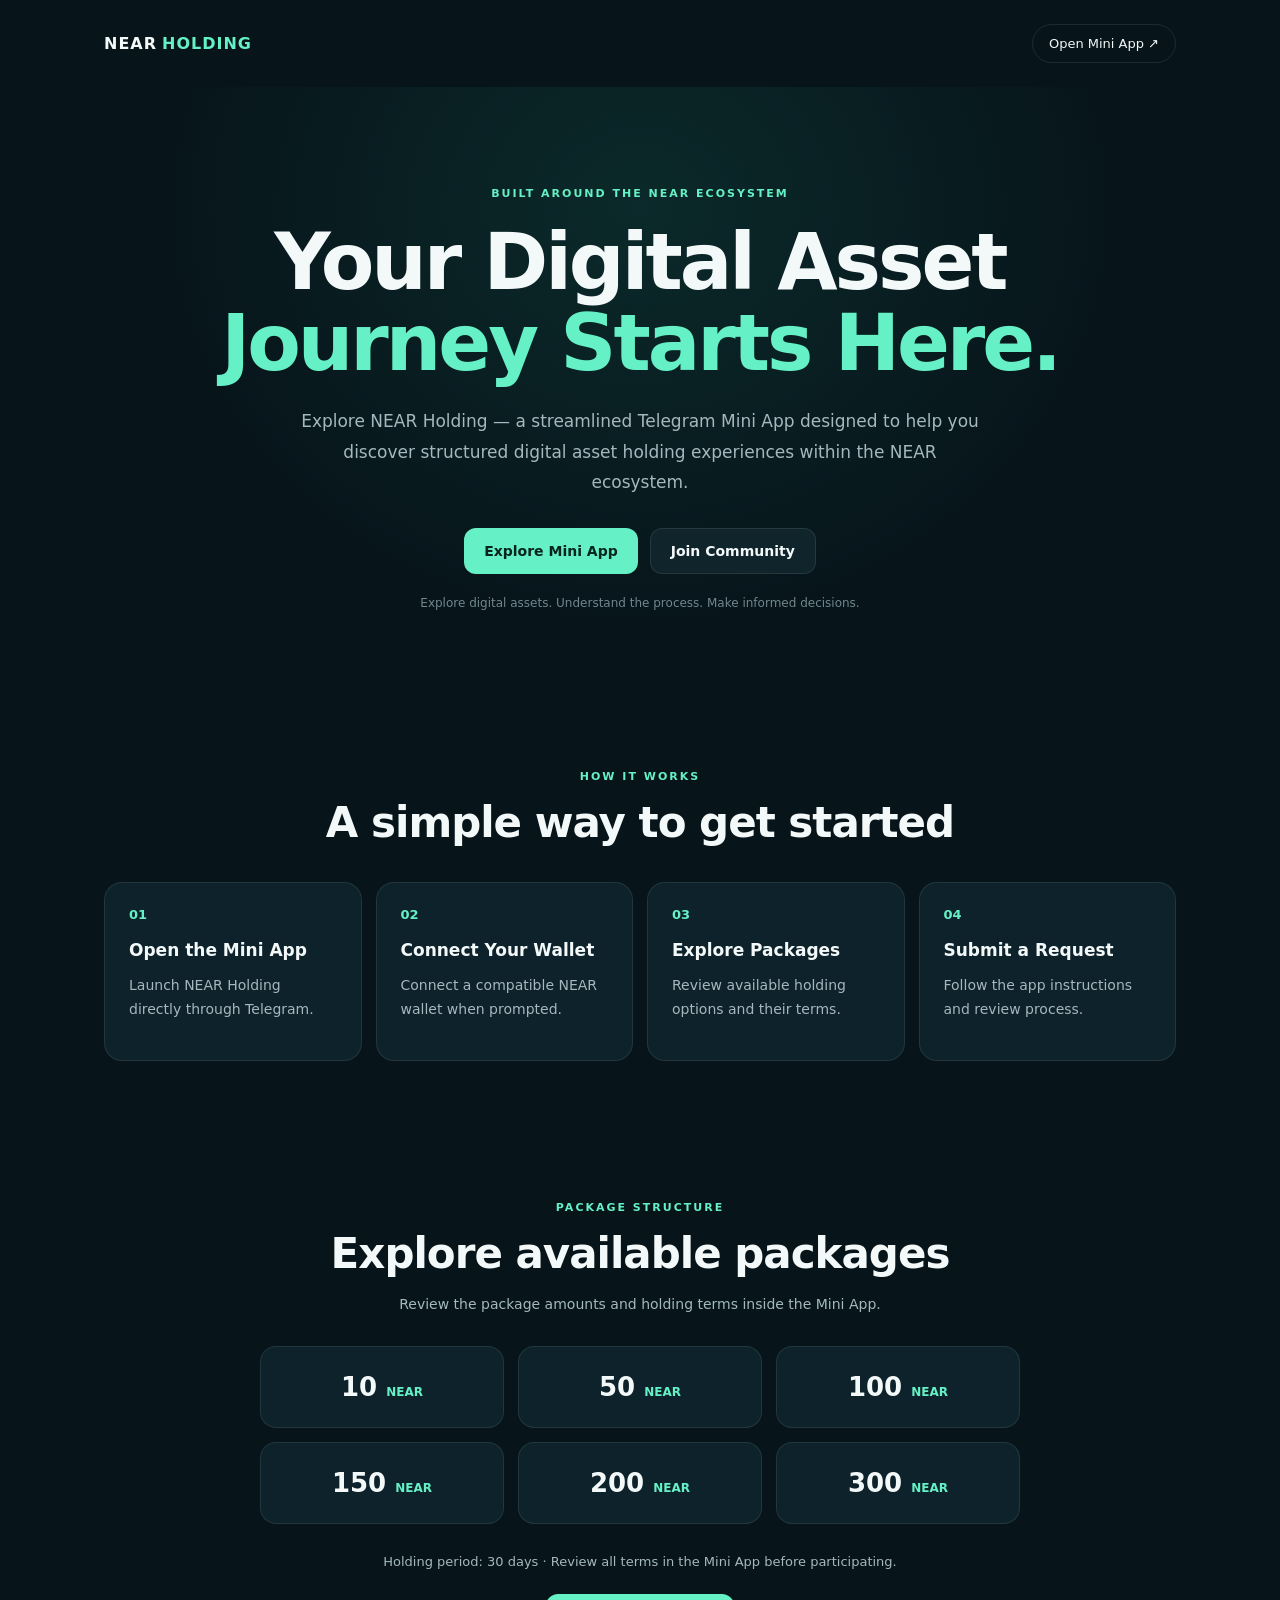
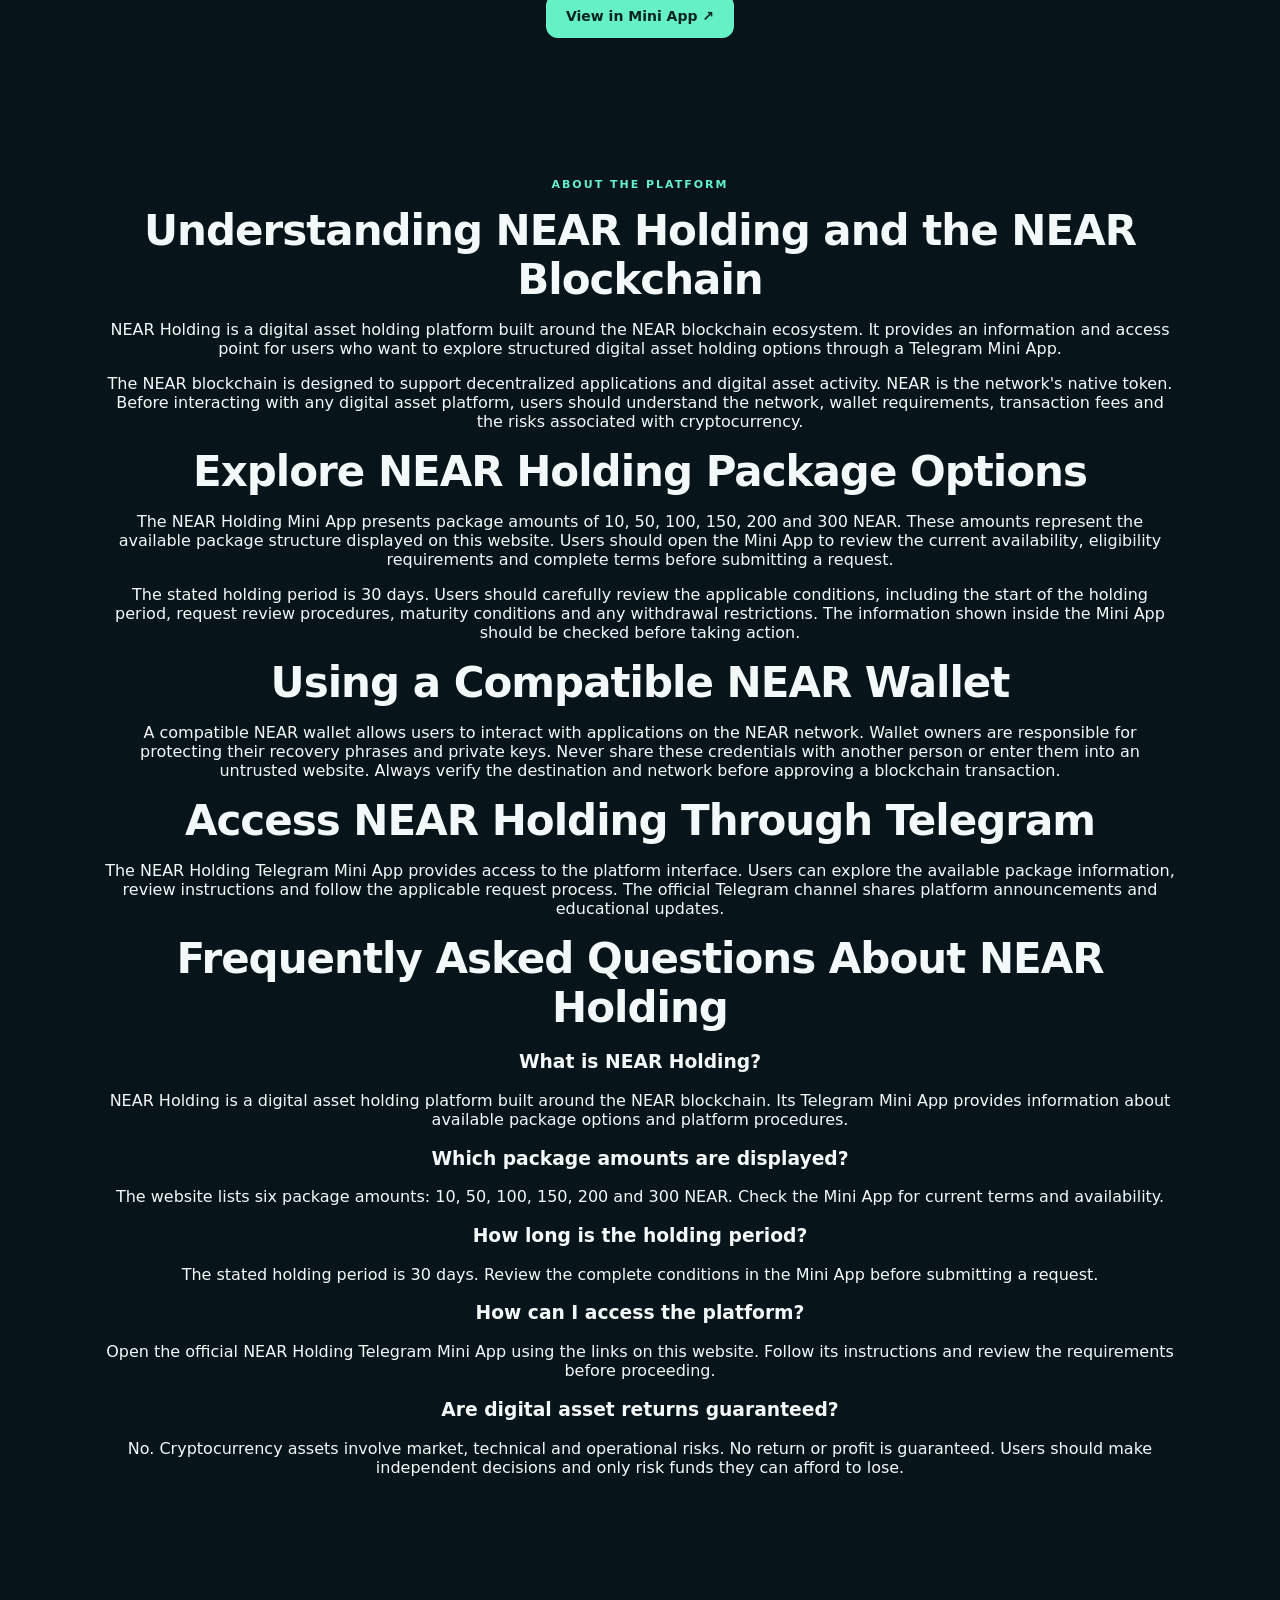
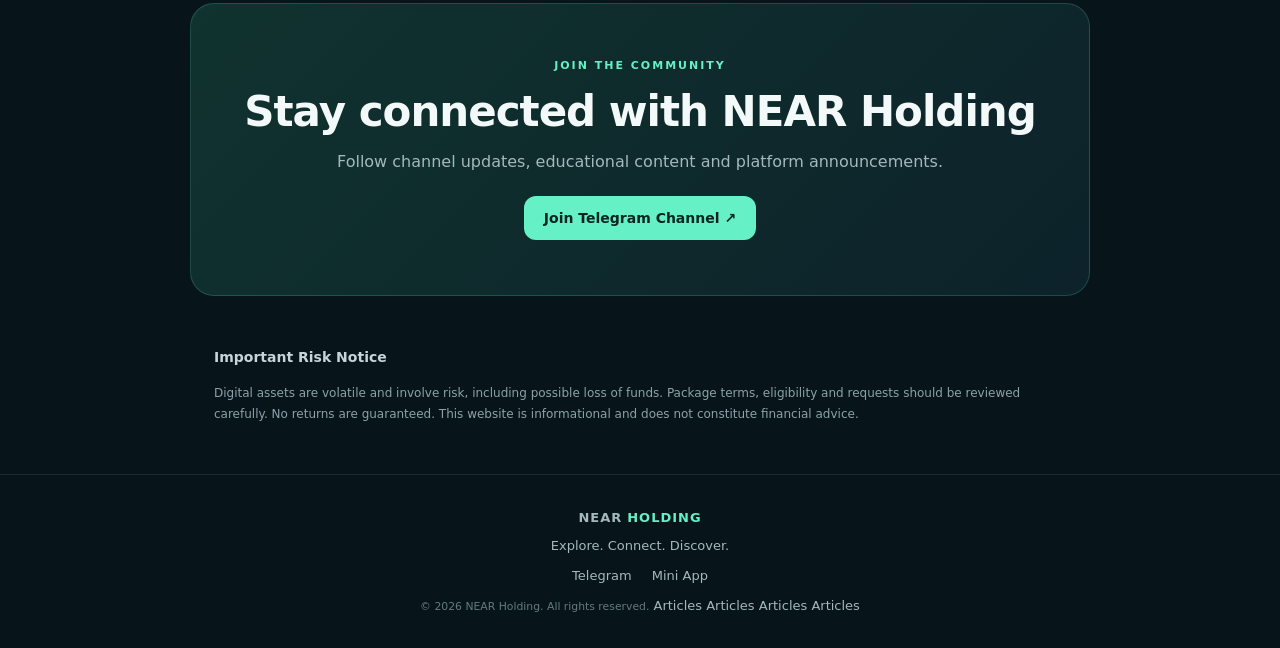
==== commit 4ddc670a: "Publish AI SEO article and updates" ====
--- a/index.html
+++ b/index.html
@@ -195,6 +195,7 @@
   <a href="/Near-holding-website/blog/">Articles</a>
 <a href="/Near-holding-website/blog/">Articles</a>
 <a href="/Near-holding-website/blog/">Articles</a>
+<a href="/Near-holding-website/blog/">Articles</a>
 </footer>
 
   <script>
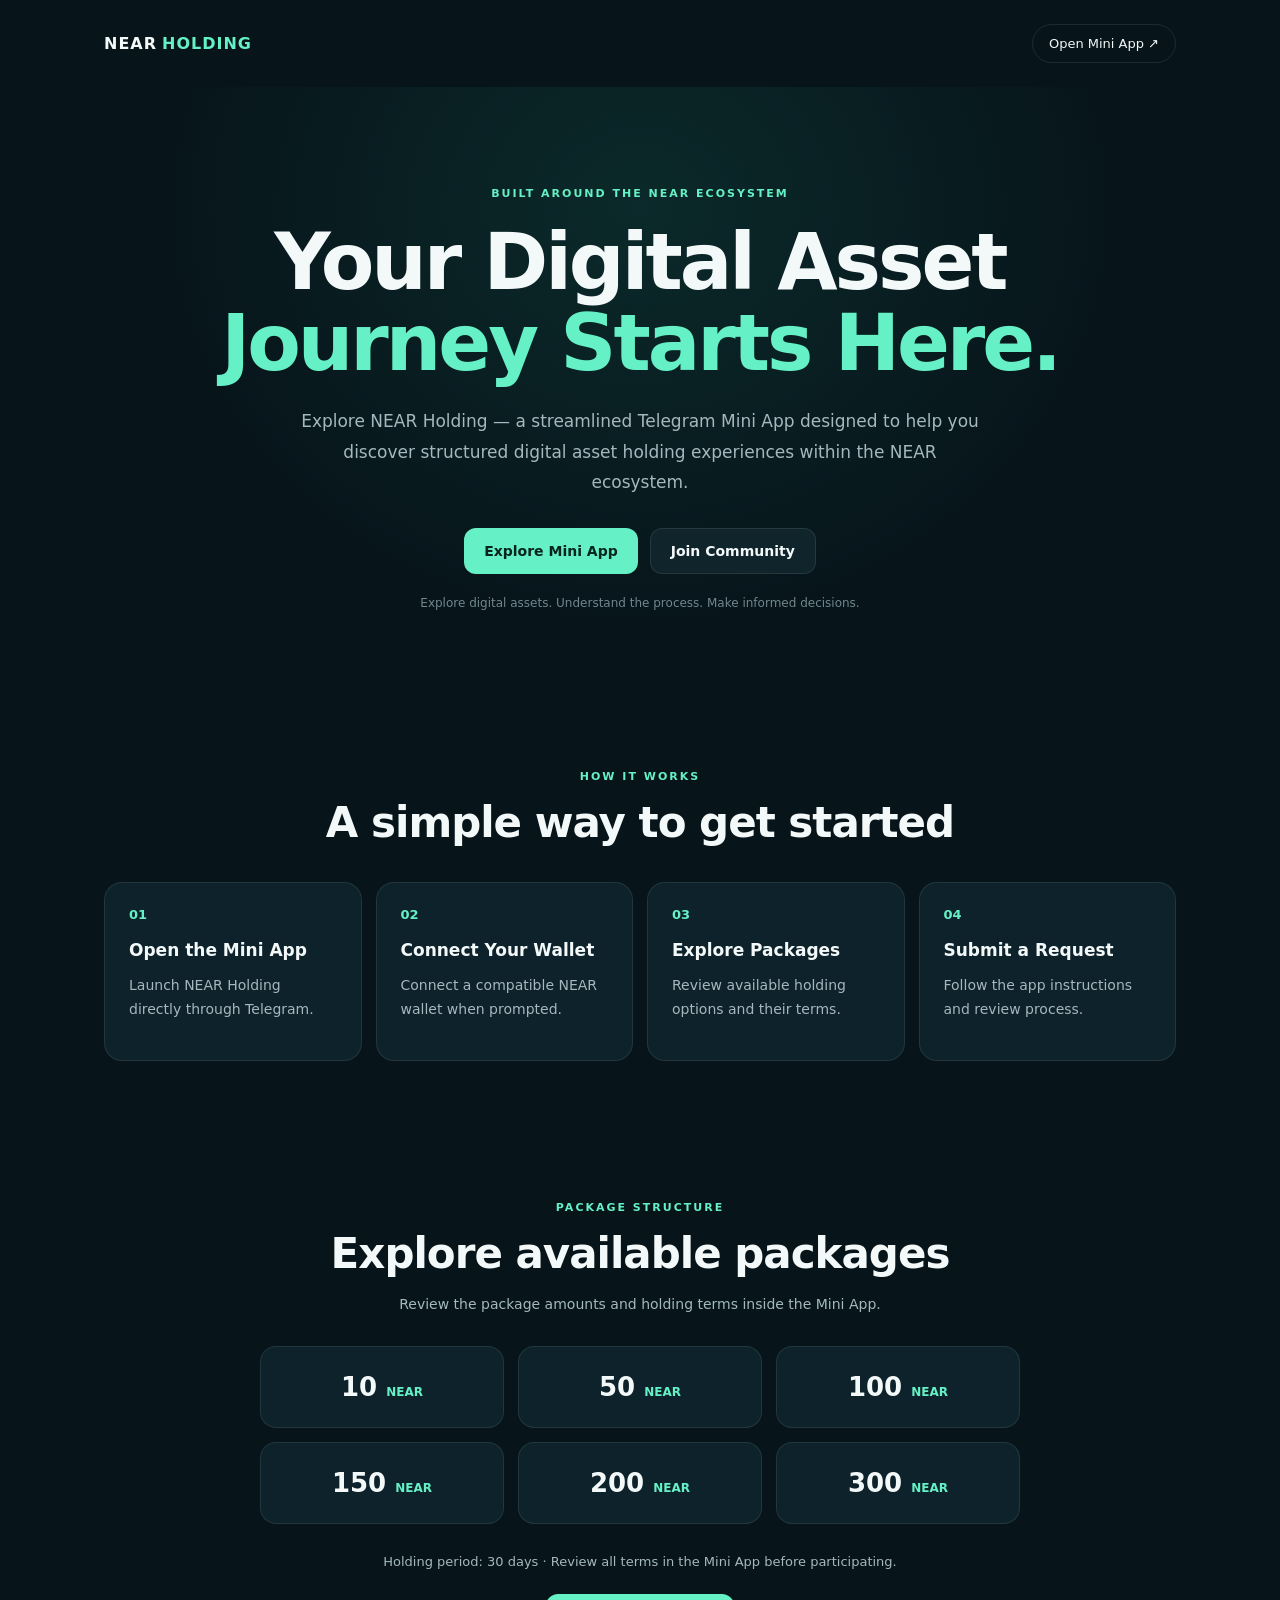
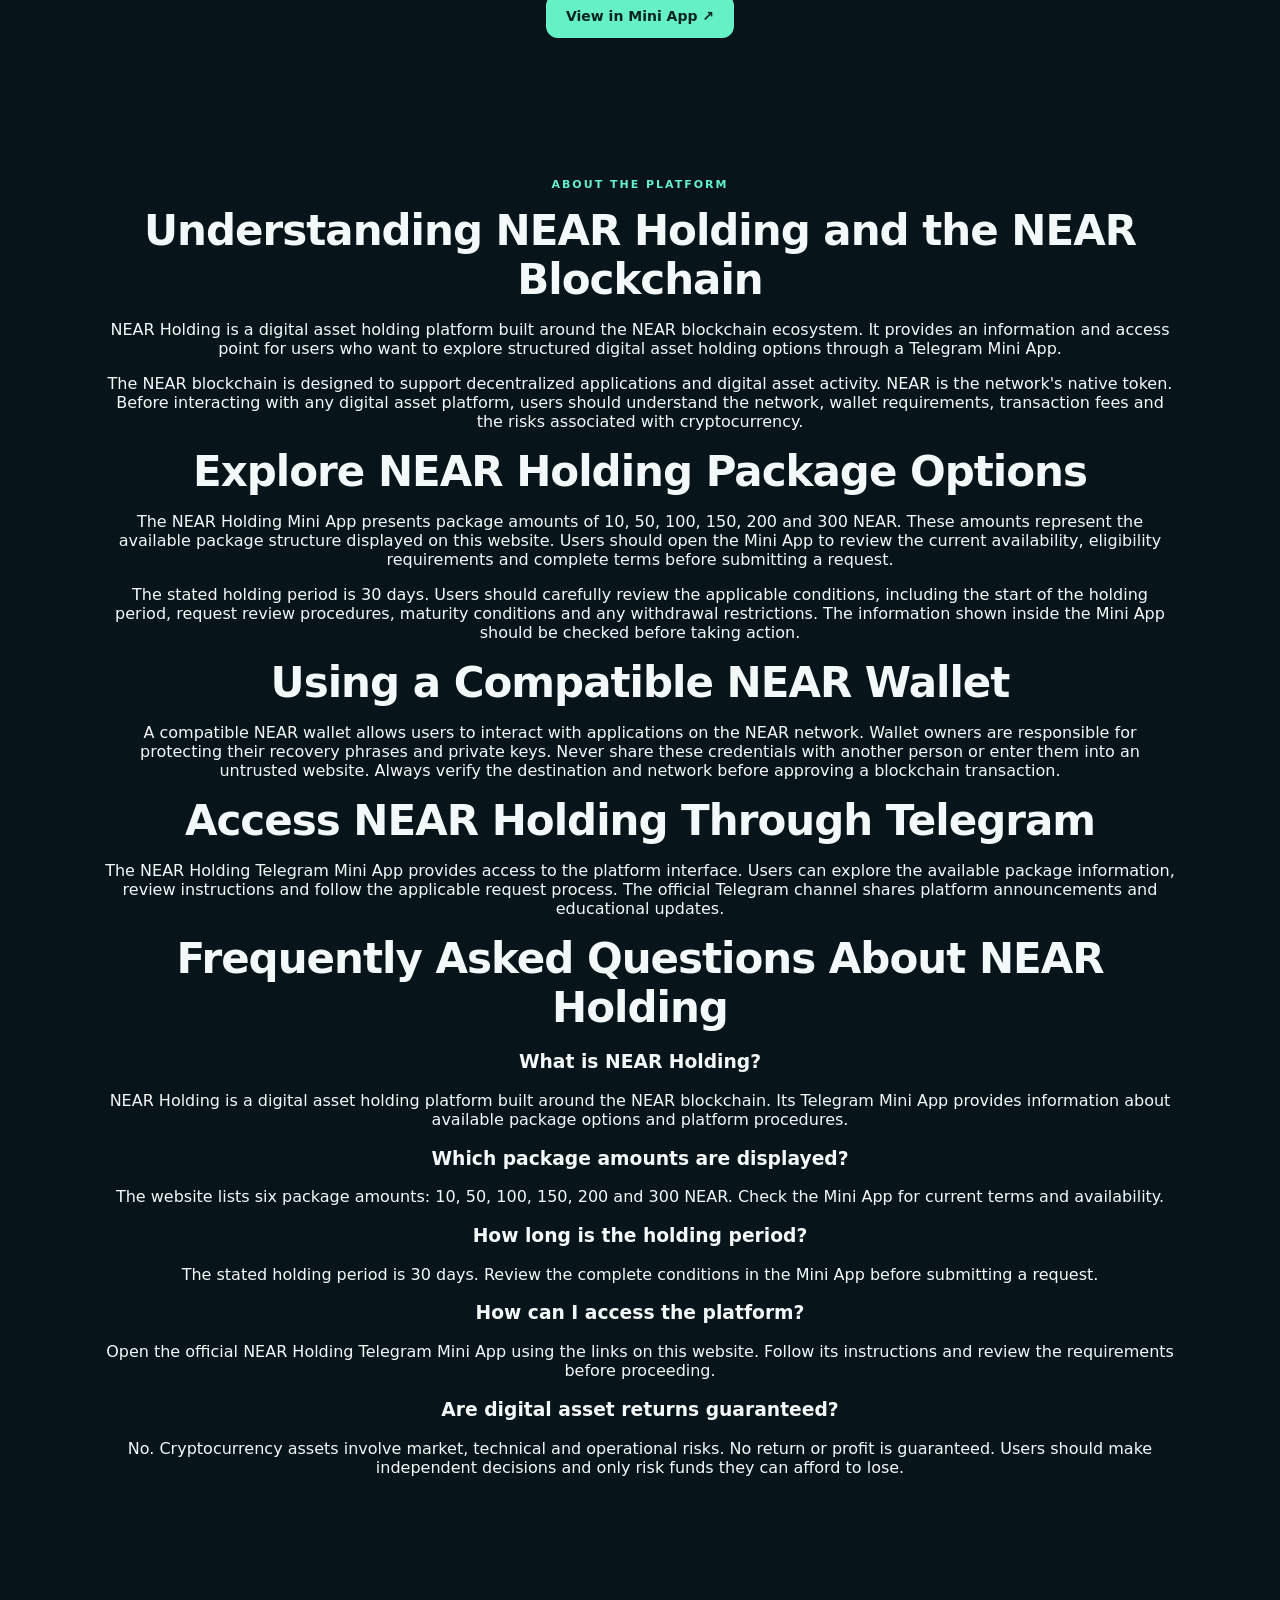
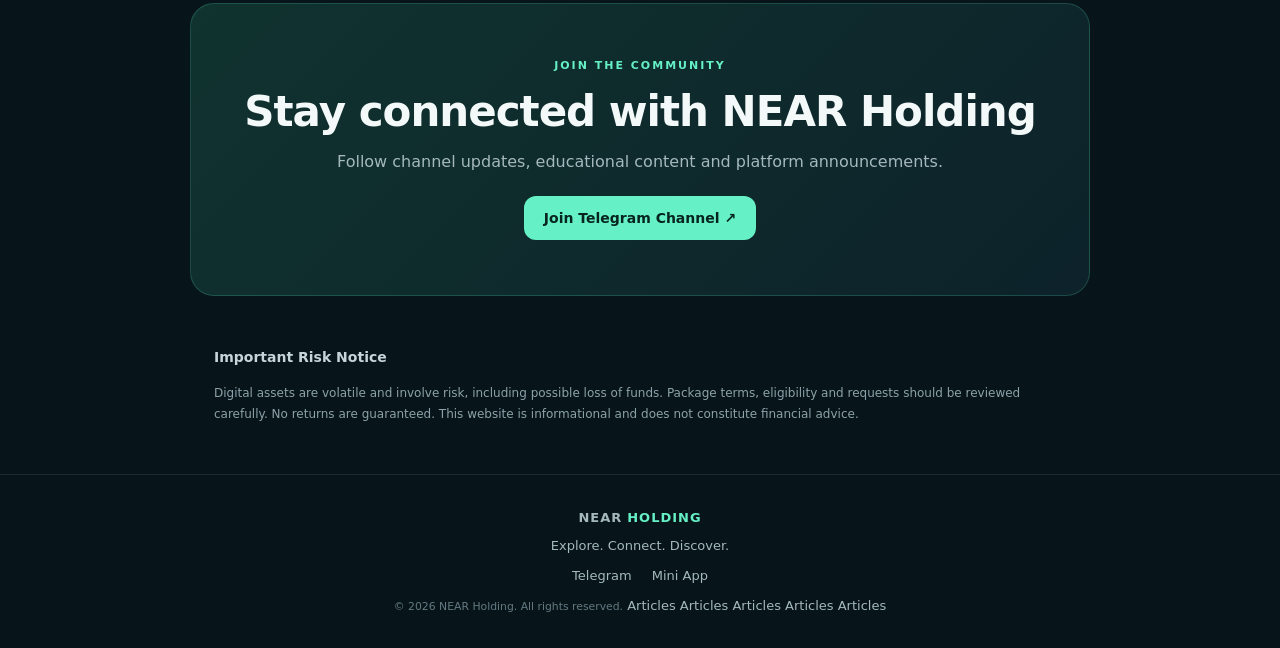
==== commit 86f89835: "Publish AI SEO article and updates" ====
--- a/index.html
+++ b/index.html
@@ -196,6 +196,7 @@
 <a href="/Near-holding-website/blog/">Articles</a>
 <a href="/Near-holding-website/blog/">Articles</a>
 <a href="/Near-holding-website/blog/">Articles</a>
+<a href="/Near-holding-website/blog/">Articles</a>
 </footer>
 
   <script>
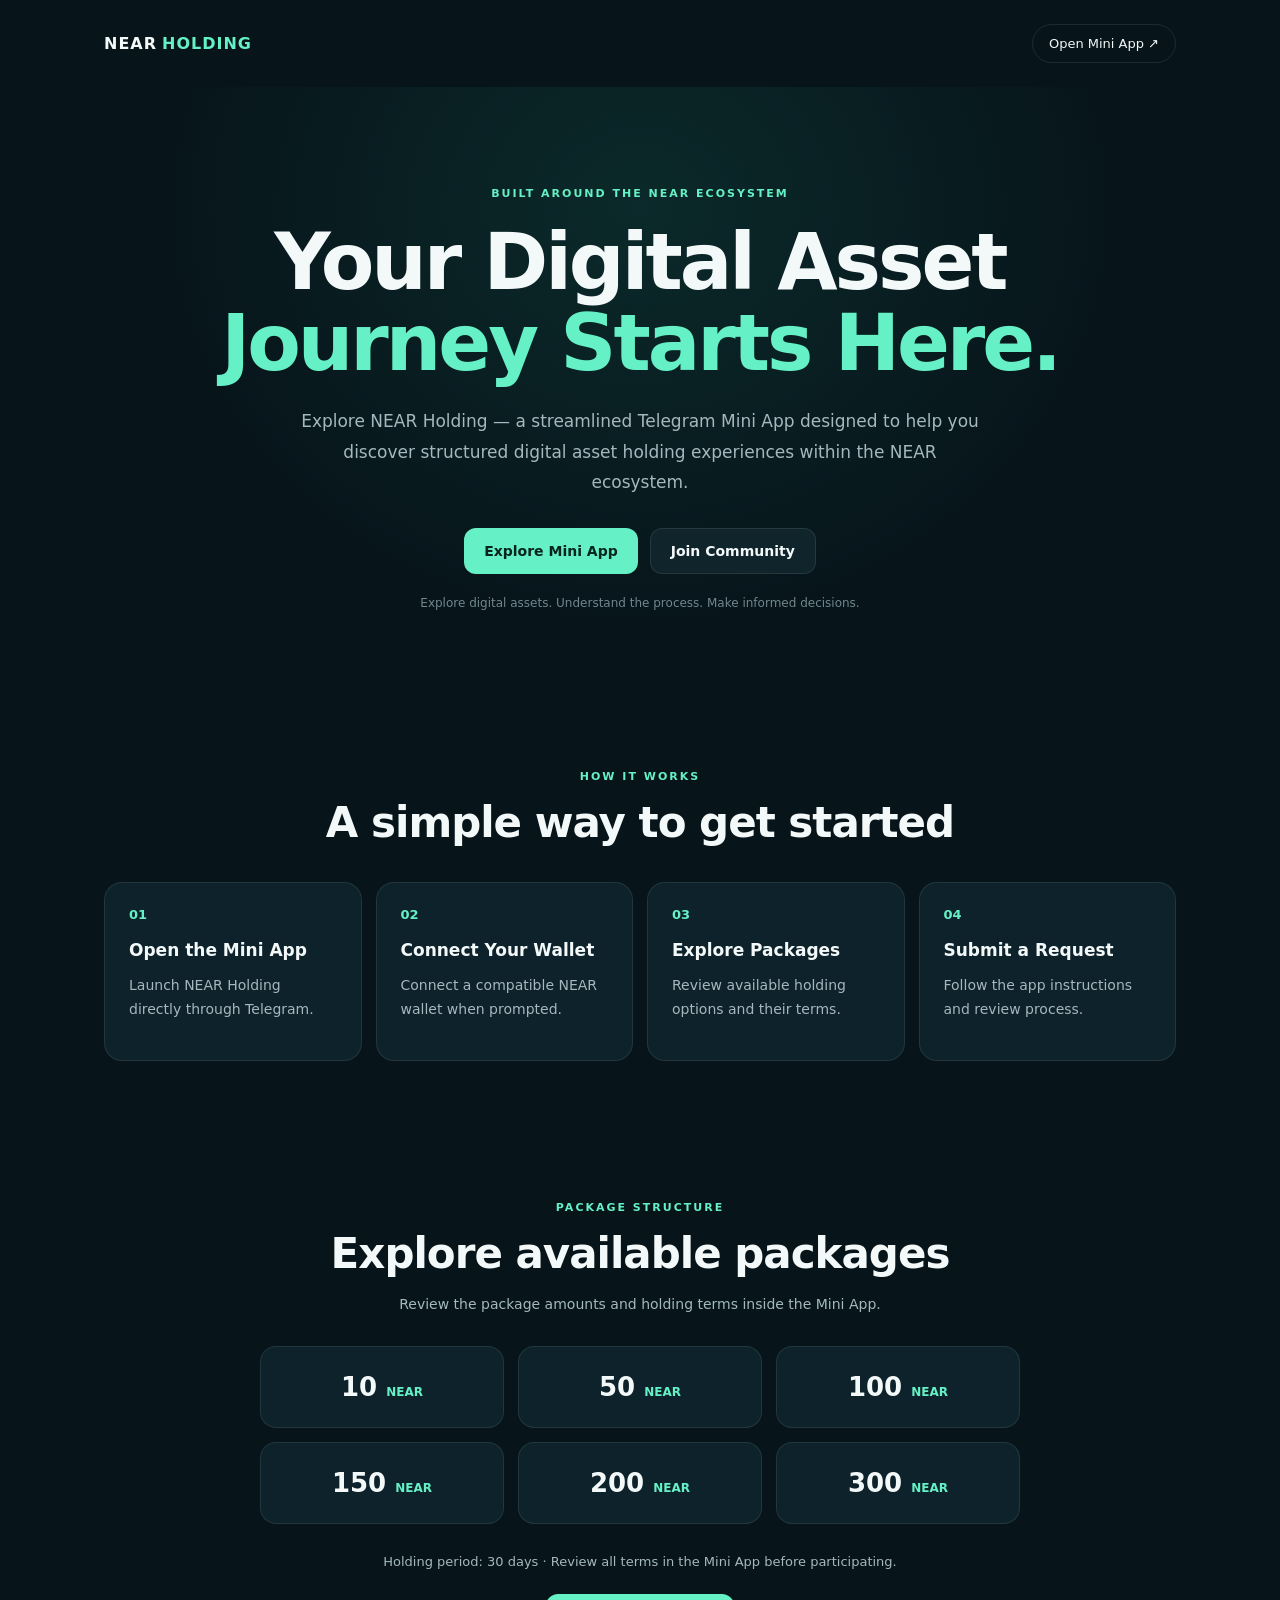
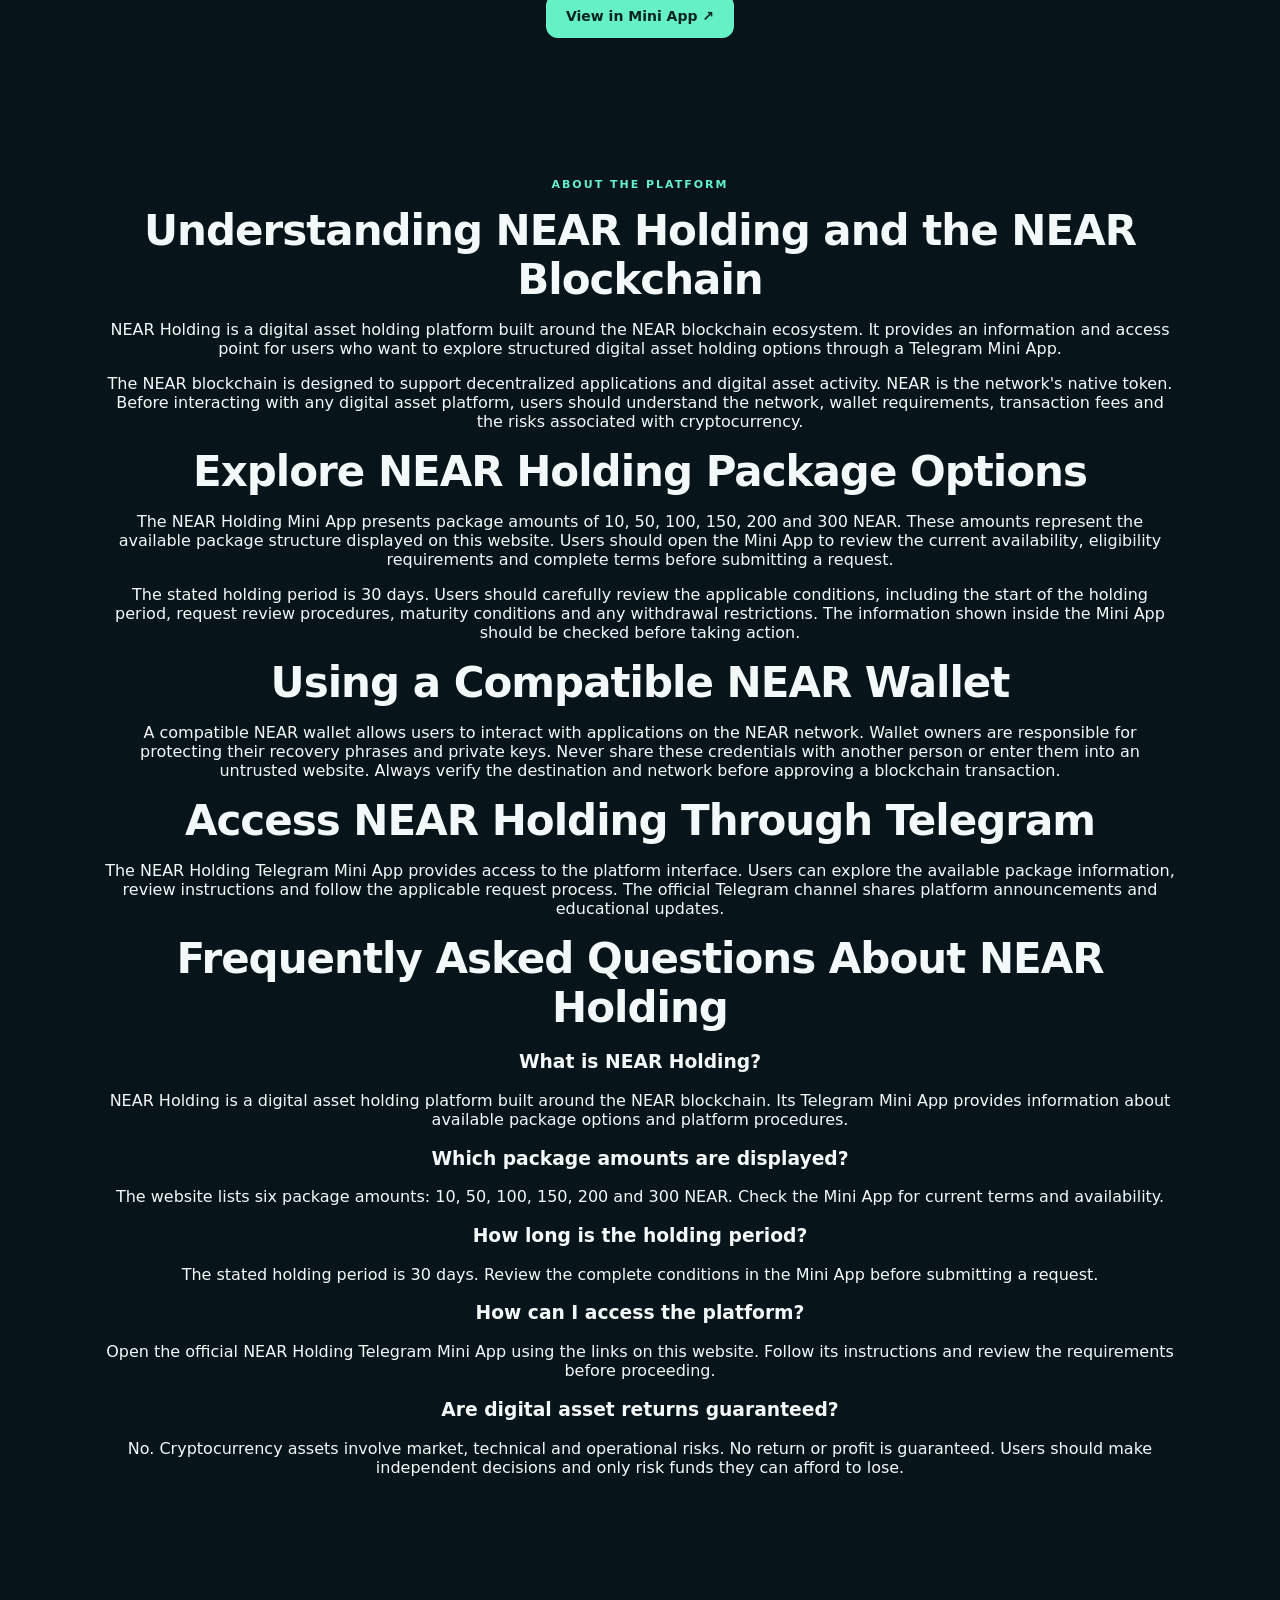
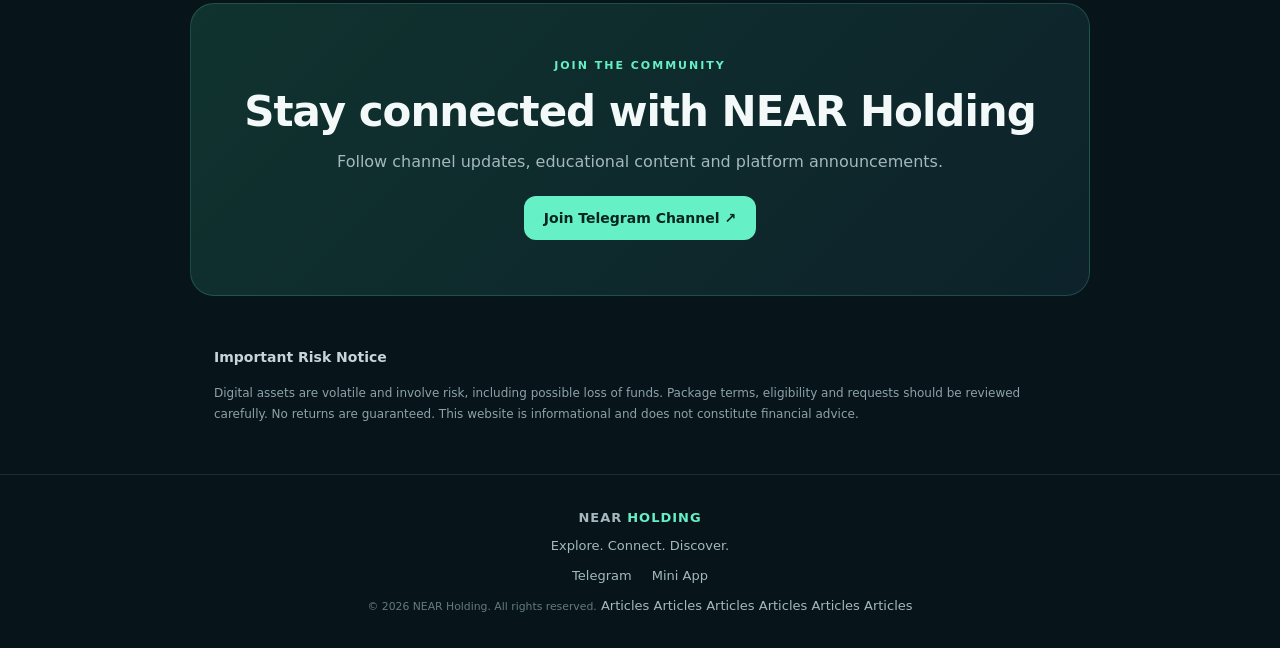
==== commit bd787ed4: "Publish AI SEO article and updates" ====
--- a/index.html
+++ b/index.html
@@ -197,6 +197,7 @@
 <a href="/Near-holding-website/blog/">Articles</a>
 <a href="/Near-holding-website/blog/">Articles</a>
 <a href="/Near-holding-website/blog/">Articles</a>
+<a href="/Near-holding-website/blog/">Articles</a>
 </footer>
 
   <script>
